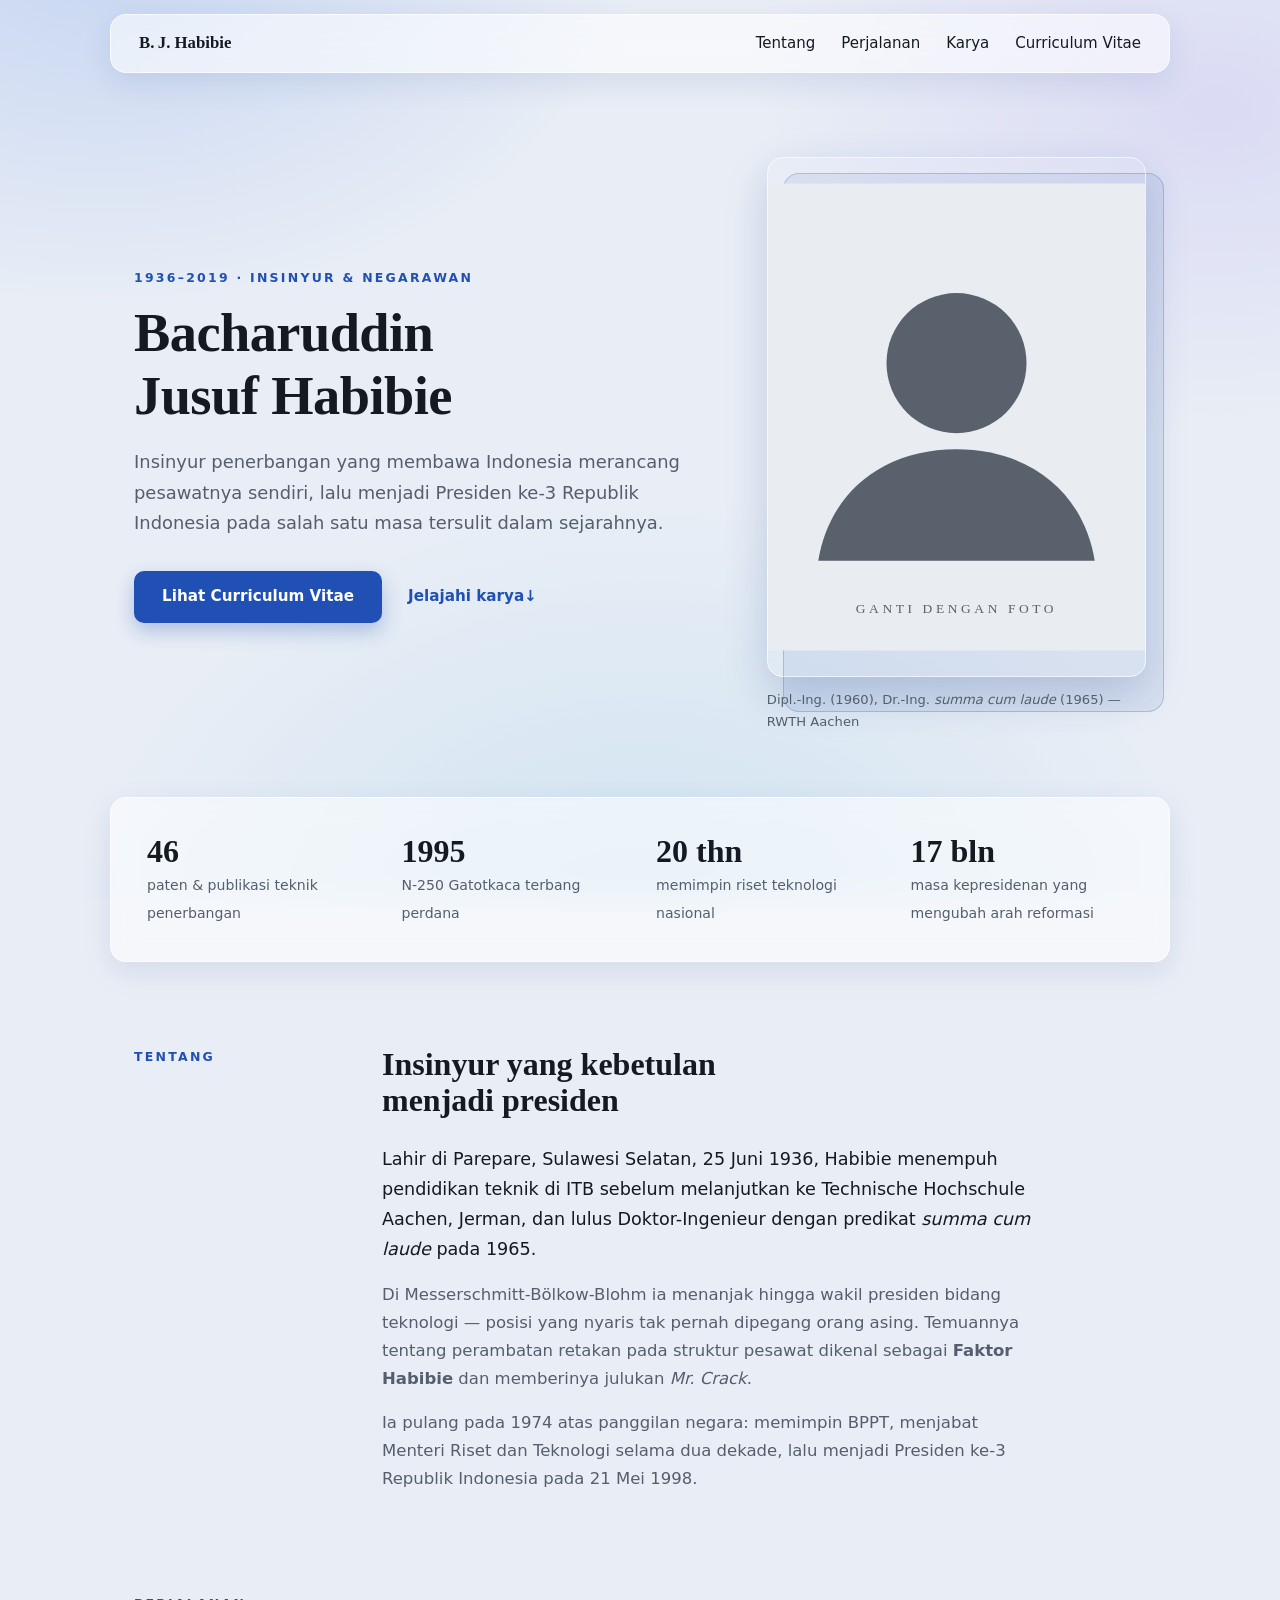
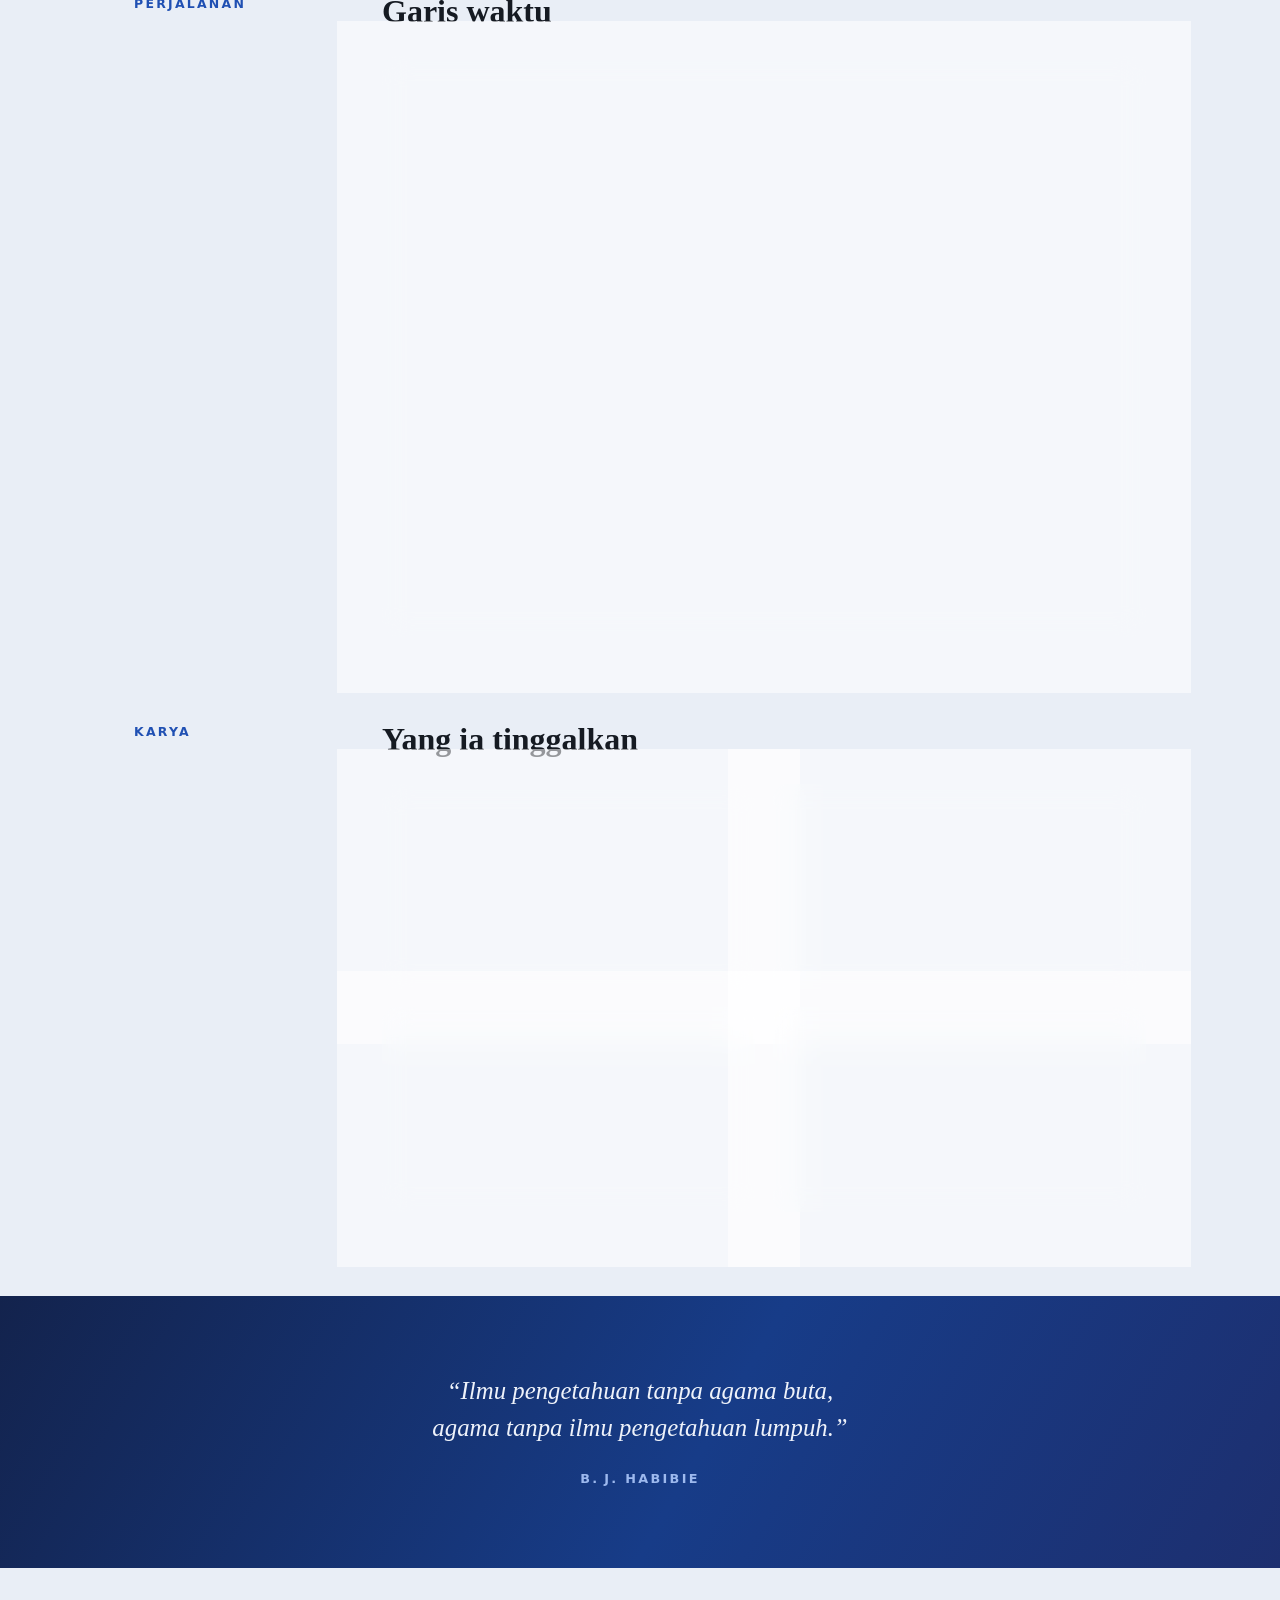
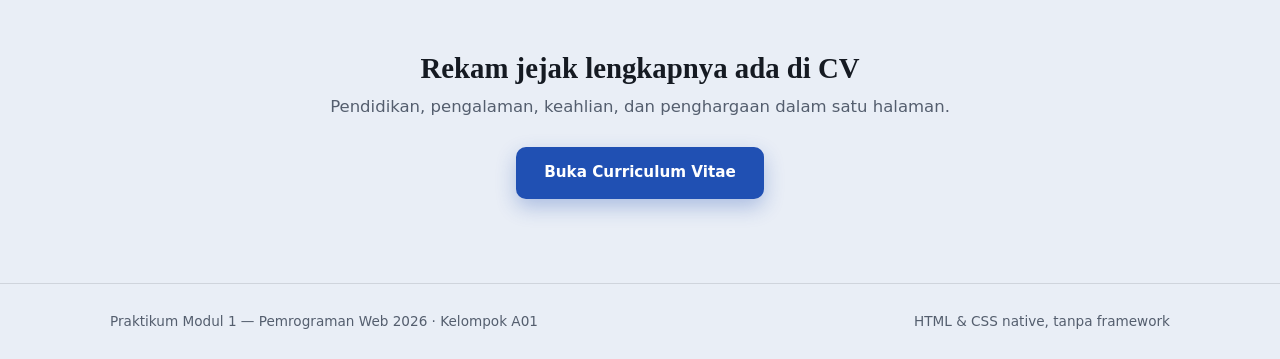
==== index.html @ 96335c03 "landing page" ====
<!DOCTYPE html>
<html lang="id">
<head>
    <meta charset="UTF-8">
    <meta name="viewport" content="width=device-width, initial-scale=1.0">
    <title>B.J. Habibie — Insinyur, Ilmuwan, Negarawan</title>
    <link rel="stylesheet" href="style.css">
</head>
<body>

    <!-- ===== NAVBAR: position sticky + display flex ===== -->
    <header class="navbar">
        <div class="navbar-isi">
            <a href="#beranda" class="logo">B.&thinsp;J.&nbsp;Habibie</a>

            <nav>
                <ul class="menu">
                    <li><a href="#tentang">Tentang</a></li>
                    <li><a href="#perjalanan">Perjalanan</a></li>
                    <li><a href="#karya">Karya</a></li>
                    <li><a href="cv.html" class="menu-cv">Curriculum Vitae</a></li>
                </ul>
            </nav>
        </div>
    </header>

    <main>

        <!-- ===== HERO ===== -->
        <section id="beranda" class="hero">
            <div class="hero-teks">
                <p class="label">1936&ndash;2019 &middot; Insinyur &amp; Negarawan</p>
                <h1>Bacharuddin Jusuf Habibie</h1>
                <p class="hero-pengantar">
                    Insinyur penerbangan yang membawa Indonesia merancang pesawatnya sendiri,
                    lalu menjadi Presiden ke-3 Republik Indonesia pada salah satu masa
                    tersulit dalam sejarahnya.
                </p>

                <!-- Call to action: mengarah ke halaman CV -->
                <div class="hero-tombol">
                    <a href="cv.html" class="tombol">Lihat Curriculum Vitae</a>
                    <a href="#karya" class="tautan-panah">Jelajahi karya</a>
                </div>
            </div>

            <figure class="hero-foto">
                <!-- Ganti src di bawah dengan foto asli: img/habibie.jpg -->
                <img src="img/habibie.svg" alt="Potret B.J. Habibie" width="420" height="520">
                <figcaption>Dipl.-Ing. (1960), Dr.-Ing. <em>summa cum laude</em> (1965) &mdash; RWTH Aachen</figcaption>
            </figure>
        </section>

        <!-- ===== STATISTIK: display grid ===== -->
        <section class="statistik" aria-label="Ringkasan angka">
            <div class="stat">
                <strong>46</strong>
                <span>paten &amp; publikasi teknik penerbangan</span>
            </div>
            <div class="stat">
                <strong>1995</strong>
                <span>N-250 Gatotkaca terbang perdana</span>
            </div>
            <div class="stat">
                <strong>20 thn</strong>
                <span>memimpin riset teknologi nasional</span>
            </div>
            <div class="stat">
                <strong>17 bln</strong>
                <span>masa kepresidenan yang mengubah arah reformasi</span>
            </div>
        </section>

        <!-- ===== TENTANG: grid label | isi ===== -->
        <section id="tentang" class="bagian">
            <p class="label">Tentang</p>
            <div class="bagian-isi">
                <h2>Insinyur yang kebetulan menjadi presiden</h2>
                <p class="paragraf-pembuka">
                    Lahir di Parepare, Sulawesi Selatan, 25 Juni 1936, Habibie menempuh
                    pendidikan teknik di ITB sebelum melanjutkan ke Technische Hochschule
                    Aachen, Jerman, dan lulus Doktor-Ingenieur dengan predikat
                    <em>summa cum laude</em> pada 1965.
                </p>
                <p>
                    Di Messerschmitt-B&ouml;lkow-Blohm ia menanjak hingga wakil presiden bidang
                    teknologi &mdash; posisi yang nyaris tak pernah dipegang orang asing.
                    Temuannya tentang perambatan retakan pada struktur pesawat dikenal sebagai
                    <strong>Faktor Habibie</strong> dan memberinya julukan <em>Mr.&nbsp;Crack</em>.
                </p>
                <p>
                    Ia pulang pada 1974 atas panggilan negara: memimpin BPPT, menjabat Menteri
                    Riset dan Teknologi selama dua dekade, lalu menjadi Presiden ke-3 Republik
                    Indonesia pada 21 Mei 1998.
                </p>
            </div>
        </section>

        <!-- ===== PERJALANAN: linimasa grid tahun | isi ===== -->
        <section id="perjalanan" class="bagian">
            <p class="label">Perjalanan</p>
            <div class="bagian-isi">
                <h2>Garis waktu</h2>

                <ol class="linimasa">
                    <li>
                        <span class="tahun">1936</span>
                        <div>
                            <h3>Lahir di Parepare</h3>
                            <p>Anak keempat dari delapan bersaudara di Sulawesi Selatan.</p>
                        </div>
                    </li>
                    <li>
                        <span class="tahun">1965</span>
                        <div>
                            <h3>Doktor-Ingenieur, Aachen</h3>
                            <p>Lulus <em>summa cum laude</em> bidang konstruksi pesawat terbang.</p>
                        </div>
                    </li>
                    <li>
                        <span class="tahun">1974</span>
                        <div>
                            <h3>Kembali ke Indonesia</h3>
                            <p>Memimpin pengembangan industri strategis dan teknologi nasional.</p>
                        </div>
                    </li>
                    <li>
                        <span class="tahun">1978</span>
                        <div>
                            <h3>Menteri Riset dan Teknologi</h3>
                            <p>Menjabat dua puluh tahun sekaligus memimpin BPPT.</p>
                        </div>
                    </li>
                    <li>
                        <span class="tahun">1995</span>
                        <div>
                            <h3>N-250 Gatotkaca mengudara</h3>
                            <p>Pesawat turboprop rancangan dalam negeri terbang perdana 10 Agustus.</p>
                        </div>
                    </li>
                    <li>
                        <span class="tahun">1998</span>
                        <div>
                            <h3>Presiden ke-3 Republik Indonesia</h3>
                            <p>Membuka kebebasan pers, kemerdekaan partai politik, dan independensi Bank Indonesia.</p>
                        </div>
                    </li>
                </ol>
            </div>
        </section>

        <!-- ===== KARYA: grid kartu berbagi garis ===== -->
        <section id="karya" class="bagian">
            <p class="label">Karya</p>
            <div class="bagian-isi">
                <h2>Yang ia tinggalkan</h2>

                <div class="karya-grid">
                    <article class="karya-item">
                        <p class="karya-jenis">Pesawat angkut</p>
                        <h3>CN-235</h3>
                        <p>Hasil kerja sama IPTN dan CASA Spanyol; masih dipakai banyak negara
                           hingga hari ini.</p>
                    </article>

                    <article class="karya-item">
                        <p class="karya-jenis">Pesawat penumpang</p>
                        <h3>N-250 Gatotkaca</h3>
                        <p>Turboprop rancangan penuh Indonesia, terbang perdana
                           10 Agustus 1995.</p>
                    </article>

                    <article class="karya-item">
                        <p class="karya-jenis">Teori struktur</p>
                        <h3>Faktor Habibie</h3>
                        <p>Metode perhitungan perambatan retakan yang membuat desain sayap
                           lebih ringan sekaligus lebih aman.</p>
                    </article>

                    <article class="karya-item">
                        <p class="karya-jenis">Kelembagaan riset</p>
                        <h3>BPPT &amp; industri strategis</h3>
                        <p>Membangun ekosistem riset nasional dan mengirim ribuan mahasiswa
                           Indonesia belajar teknologi ke luar negeri.</p>
                    </article>
                </div>
            </div>
        </section>

        <!-- ===== KUTIPAN ===== -->
        <section class="kutipan">
            <blockquote>
                <p>&ldquo;Ilmu pengetahuan tanpa agama buta, agama tanpa ilmu pengetahuan lumpuh.&rdquo;</p>
                <cite>B.&thinsp;J. Habibie</cite>
            </blockquote>
        </section>

        <!-- ===== AJAKAN AKHIR ===== -->
        <section class="ajakan">
            <h2>Rekam jejak lengkapnya ada di CV</h2>
            <p>Pendidikan, pengalaman, keahlian, dan penghargaan dalam satu halaman.</p>
            <a href="cv.html" class="tombol">Buka Curriculum Vitae</a>
        </section>

    </main>

    <footer class="footer">
        <div class="footer-isi">
            <p>Praktikum Modul 1 &mdash; Pemrograman Web 2026 &middot; Kelompok A01</p>
            <p>HTML &amp; CSS native, tanpa framework</p>
        </div>
    </footer>

</body>
</html>
---- style.css ----
/* ==========================================================
   style.css — Portfolio B.J. Habibie
   Praktikum Modul 1 PemWeb 2026 — HTML & CSS native

   Arah desain: "langit teknik" — latar gradasi biru berlapis,
   panel kaca tembus pandang (frosted glass / backdrop-filter),
   tinta gelap, satu biru teknik. Font sistem, tanpa internet.

   Peta requirement (untuk demo, cari komentar bertanda ini):
     [REQ: PSEUDO-CLASS]  [REQ: POSITION]  [REQ: DISPLAY]
     [REQ: FLEX]          [REQ: GRID]      [REQ: RESPONSIVE]
   ========================================================== */


/* ---------- 1. Variabel ---------- */

:root {
    --tinta:      #151a22;
    --redup:      #545e6e;
    --biru:       #2050b3;   /* biru teknik / blueprint */
    --biru-tua:   #173c88;
    --biru-pucat: rgba(32, 80, 179, 0.08);
    --garis:      rgba(21, 26, 34, 0.12);

    /* resep kaca: putih tembus pandang + blur latar */
    --kaca:       rgba(255, 255, 255, 0.55);
    --kaca-pekat: rgba(255, 255, 255, 0.72);
    --kaca-tepi:  rgba(255, 255, 255, 0.65);

    --serif: Georgia, "Times New Roman", serif;
    --sans:  "Segoe UI", system-ui, -apple-system, Roboto, sans-serif;

    --lebar:  1060px;
    --radius: 16px;
    --jeda:   0.22s ease;
    --bayang: 0 10px 30px rgba(23, 60, 136, 0.10);
}


/* ---------- 2. Dasar ---------- */

* { box-sizing: border-box; }

body {
    margin: 0;
    font-family: var(--sans);
    font-size: 16.5px;
    line-height: 1.7;
    color: var(--tinta);
    /* latar berlapis: tiga cahaya biru di atas dasar dingin */
    background-color: #e9eef6;
    background-image:
        radial-gradient(900px 600px at 8% -5%,  rgba(64, 118, 226, 0.20), transparent 60%),
        radial-gradient(800px 550px at 95% 12%, rgba(120, 92, 228, 0.13), transparent 60%),
        radial-gradient(900px 700px at 50% 105%, rgba(38, 154, 204, 0.14), transparent 65%);
    background-attachment: fixed;
    background-repeat: no-repeat;
}

img { max-width: 100%; display: block; }          /* [REQ: DISPLAY] block */

h1, h2, h3 {
    font-family: var(--serif);
    font-weight: 600;
    line-height: 1.15;
    margin-top: 0;
    text-wrap: balance;
}

a { color: var(--biru); text-decoration: none; }

/* label kecil huruf kapital — dipakai berulang */
.label {
    margin: 0 0 14px;
    font-size: 0.78rem;
    font-weight: 600;
    letter-spacing: 0.18em;
    text-transform: uppercase;
    color: var(--biru);
}

/* [REQ: PSEUDO-CLASS] :focus-visible — penanda fokus keyboard */
a:focus-visible,
button:focus-visible {
    outline: 2px solid var(--biru);
    outline-offset: 3px;
}


/* ---------- 3. Navbar: bilah kaca melayang ---------- */

.navbar {
    position: sticky;                /* [REQ: POSITION] sticky — menempel saat digulir */
    top: 14px;
    z-index: 100;
    max-width: var(--lebar);
    margin: 14px auto 0;
    padding: 0 8px;
    background-color: var(--kaca);
    backdrop-filter: blur(14px);     /* efek kaca: buramkan apa pun di belakangnya */
    -webkit-backdrop-filter: blur(14px);
    border: 1px solid var(--kaca-tepi);
    border-radius: var(--radius);
    box-shadow: var(--bayang);
}

.navbar-isi {
    padding: 14px 20px;
    display: flex;                   /* [REQ: FLEX] nama kiri, menu kanan */
    align-items: baseline;
    justify-content: space-between;
    gap: 16px;
}

.logo {
    font-family: var(--serif);
    font-size: 1.05rem;
    font-weight: 600;
    color: var(--tinta);
}

.menu {
    list-style: none;
    margin: 0;
    padding: 0;
    display: flex;                   /* [REQ: FLEX] */
    align-items: baseline;
    gap: 26px;
}

.menu a {
    position: relative;              /* [REQ: POSITION] induk garis bawah animasi */
    display: inline-block;           /* [REQ: DISPLAY] inline-block */
    font-size: 0.94rem;
    font-weight: 500;
    color: var(--tinta);
}

/* garis bawah yang tumbuh saat hover */
.menu a::after {
    content: "";
    position: absolute;              /* [REQ: POSITION] absolute — relatif ke tautannya */
    left: 0;
    bottom: -4px;
    width: 100%;
    height: 2px;
    background-color: var(--biru);
    transform: scaleX(0);
    transform-origin: left;
    transition: transform var(--jeda);
}

/* [REQ: PSEUDO-CLASS] :hover */
.menu a:hover::after { transform: scaleX(1); }

.menu-cv { color: var(--biru); font-weight: 600; }


/* ---------- 4. Hero ---------- */

.hero {
    max-width: var(--lebar);
    margin: 0 auto;
    padding: 84px 24px 64px;
    display: grid;                   /* [REQ: GRID] teks | foto */
    grid-template-columns: 1.2fr 0.8fr;
    align-items: center;
    gap: 64px;
}

.hero h1 {
    margin: 0 0 20px;
    font-size: 3.4rem;
    letter-spacing: -0.01em;
}

.hero-pengantar {
    margin: 0 0 32px;
    max-width: 52ch;
    font-size: 1.12rem;
    color: var(--redup);
}

.hero-tombol {
    display: flex;                   /* [REQ: FLEX] */
    flex-wrap: wrap;
    align-items: center;
    gap: 26px;
}

.hero-foto {
    margin: 0;
    position: relative;              /* [REQ: POSITION] induk untuk bingkai offset */
}

.hero-foto img {
    width: 100%;
    border-radius: var(--radius);
    border: 1px solid var(--kaca-tepi);
    box-shadow: 0 18px 44px rgba(23, 60, 136, 0.20);
}

/* bingkai kaca tipis yang bergeser di belakang foto */
.hero-foto::before {
    content: "";
    position: absolute;              /* [REQ: POSITION] absolute */
    top: 16px;
    left: 16px;
    width: 100%;
    height: calc(100% - 2.4em);
    background-color: var(--biru-pucat);
    border: 1px solid rgba(32, 80, 179, 0.25);
    border-radius: var(--radius);
    z-index: -1;
}

.hero-foto figcaption {
    margin-top: 12px;
    font-size: 0.82rem;
    color: var(--redup);
}


/* ---------- 5. Tombol & tautan ---------- */

.tombol {
    display: inline-block;           /* [REQ: DISPLAY] inline-block — <a> bisa diberi padding */
    padding: 13px 28px;
    font-size: 0.95rem;
    font-weight: 600;
    color: #ffffff;
    background-color: var(--biru);
    border-radius: 10px;
    box-shadow: 0 8px 20px rgba(32, 80, 179, 0.30);
    transition: background-color var(--jeda), transform var(--jeda), box-shadow var(--jeda);
}

/* [REQ: PSEUDO-CLASS] :hover dan :active */
.tombol:hover {
    background-color: var(--biru-tua);
    transform: translateY(-2px);
    box-shadow: 0 12px 26px rgba(32, 80, 179, 0.38);
}

.tombol:active { transform: translateY(0); }

.tautan-panah {
    font-weight: 600;
    font-size: 0.95rem;
}

.tautan-panah::after {
    content: " \2193";               /* panah ke bawah */
    display: inline-block;
    transition: transform var(--jeda);
}

.tautan-panah:hover::after { transform: translateY(3px); }


/* ---------- 6. Statistik: panel kaca ---------- */

.statistik {
    max-width: var(--lebar);
    margin: 0 auto;
    padding: 34px 36px;
    display: grid;                   /* [REQ: GRID] empat kolom */
    grid-template-columns: repeat(4, 1fr);
    gap: 32px;
    background-color: var(--kaca);
    backdrop-filter: blur(14px);
    -webkit-backdrop-filter: blur(14px);
    border: 1px solid var(--kaca-tepi);
    border-radius: var(--radius);
    box-shadow: var(--bayang);
}

.stat strong {
    display: block;                  /* [REQ: DISPLAY] block — angka turun satu baris */
    font-family: var(--serif);
    font-size: 2rem;
    font-weight: 600;
    font-variant-numeric: tabular-nums;
    line-height: 1.2;
}

.stat span { font-size: 0.88rem; color: var(--redup); }


/* ---------- 7. Kerangka bagian: label kiri, isi kanan ---------- */

.bagian {
    max-width: var(--lebar);
    margin: 0 auto;
    padding: 84px 24px 0;
    display: grid;                   /* [REQ: GRID] kolom label | kolom isi */
    grid-template-columns: 200px 1fr;
    gap: 24px 48px;
    align-items: start;
}

.bagian h2 {
    font-size: 2rem;
    margin: 0 0 26px;
    max-width: 22ch;
}

.bagian-isi p { color: var(--redup); max-width: 62ch; margin: 0 0 16px; }

/* [REQ: PSEUDO-CLASS] :first-of-type — paragraf pembuka lebih besar & gelap */
.bagian-isi > p:first-of-type {
    font-size: 1.1rem;
    color: var(--tinta);
}


/* ---------- 8. Linimasa: panel kaca berisi baris ---------- */

.linimasa {
    list-style: none;
    margin: 0;
    padding: 6px 26px;
    background-color: var(--kaca);
    backdrop-filter: blur(14px);
    -webkit-backdrop-filter: blur(14px);
    border: 1px solid var(--kaca-tepi);
    border-radius: var(--radius);
    box-shadow: var(--bayang);
}

.linimasa li {
    display: grid;                   /* [REQ: GRID] tahun | isi */
    grid-template-columns: 90px 1fr;
    gap: 20px;
    padding: 20px 0;
    border-top: 1px solid var(--garis);
    transition: background-color var(--jeda);
}

/* [REQ: PSEUDO-CLASS] :first-child — baris pertama tanpa garis atas */
.linimasa li:first-child { border-top: none; }

/* [REQ: PSEUDO-CLASS] :hover — baris disorot tipis */
.linimasa li:hover { background-color: var(--biru-pucat); }

.linimasa .tahun {
    font-family: var(--serif);
    font-size: 1.05rem;
    font-weight: 600;
    font-variant-numeric: tabular-nums;
    color: var(--biru);
}

.linimasa h3 { font-size: 1.08rem; margin: 0 0 4px; }

.linimasa p { margin: 0; font-size: 0.94rem; }


/* ---------- 9. Karya: kartu-kartu kaca ---------- */

.karya-grid {
    display: grid;                   /* [REQ: GRID] 2×2 */
    grid-template-columns: 1fr 1fr;
    gap: 18px;
}

.karya-item {
    padding: 30px 28px;
    background-color: var(--kaca);
    backdrop-filter: blur(14px);
    -webkit-backdrop-filter: blur(14px);
    border: 1px solid var(--kaca-tepi);
    border-radius: var(--radius);
    box-shadow: var(--bayang);
    transition: transform var(--jeda), background-color var(--jeda), box-shadow var(--jeda);
}

/* [REQ: PSEUDO-CLASS] :hover — kartu memekat dan sedikit terangkat */
.karya-item:hover {
    background-color: var(--kaca-pekat);
    transform: translateY(-4px);
    box-shadow: 0 16px 38px rgba(23, 60, 136, 0.16);
}

.karya-jenis {
    margin: 0 0 12px;
    font-size: 0.74rem;
    font-weight: 600;
    letter-spacing: 0.16em;
    text-transform: uppercase;
    color: var(--biru);
}

.karya-item h3 { font-size: 1.2rem; margin: 0 0 8px; }

.karya-item > p:last-child { margin: 0; font-size: 0.94rem; color: var(--redup); }


/* ---------- 10. Kutipan: pita biru tua ---------- */

.kutipan {
    margin-top: 84px;
    padding: 76px 24px;
    background-image: linear-gradient(120deg, #13234d 0%, #173c88 55%, #1d2f6f 100%);
}

.kutipan blockquote {
    max-width: 720px;
    margin: 0 auto;
    text-align: center;
}

.kutipan p {
    margin: 0 0 18px;
    font-family: var(--serif);
    font-style: italic;
    font-size: 1.55rem;
    line-height: 1.5;
    color: #eef2fa;
    text-wrap: balance;
}

.kutipan cite {
    font-style: normal;
    font-size: 0.8rem;
    font-weight: 600;
    letter-spacing: 0.18em;
    text-transform: uppercase;
    color: #9db9ee;
}


/* ---------- 11. Ajakan akhir ---------- */

.ajakan {
    max-width: var(--lebar);
    margin: 0 auto;
    padding: 84px 24px;
    text-align: center;
}

.ajakan h2 { font-size: 1.8rem; margin: 0 0 8px; }

.ajakan p { margin: 0 0 26px; color: var(--redup); }


/* ---------- 12. Footer ---------- */

.footer {
    border-top: 1px solid var(--garis);
    padding: 26px 24px;
}

.footer-isi {
    max-width: var(--lebar);
    margin: 0 auto;
    display: flex;                   /* [REQ: FLEX] */
    flex-wrap: wrap;
    justify-content: space-between;
    gap: 8px;
}

.footer p { margin: 0; font-size: 0.85rem; color: var(--redup); }


/* ==========================================================
   13. [REQ: RESPONSIVE] — tablet lalu HP
   ========================================================== */

/* Tablet */
@media (max-width: 900px) {
    .navbar { margin: 10px 16px 0; }

    .hero {
        grid-template-columns: 1fr;
        padding: 52px 24px 44px;
        gap: 40px;
    }

    .hero h1 { font-size: 2.5rem; }

    .hero-foto { max-width: 360px; }

    .statistik {
        margin: 0 16px;
        grid-template-columns: repeat(2, 1fr);
        gap: 24px;
    }

    .bagian {
        grid-template-columns: 1fr;   /* label pindah ke atas isi */
        padding-top: 60px;
        gap: 4px;
    }

    .kutipan { margin-top: 60px; }
}

/* HP */
@media (max-width: 600px) {
    .navbar { top: 8px; }

    .navbar-isi {
        flex-direction: column;      /* [REQ: FLEX] arah sumbu berubah */
        align-items: flex-start;
        gap: 8px;
        padding: 12px 18px;
    }

    .menu { flex-wrap: wrap; gap: 16px; }

    .hero h1 { font-size: 2rem; }

    .statistik { grid-template-columns: 1fr; }

    .stat { border-left: 2px solid var(--biru); padding-left: 14px; }

    .linimasa { padding: 4px 18px; }

    .linimasa li { grid-template-columns: 64px 1fr; gap: 14px; }

    .karya-grid { grid-template-columns: 1fr; }

    .kutipan p { font-size: 1.25rem; }

    .tombol { width: 100%; text-align: center; }

    .footer-isi { justify-content: center; text-align: center; }
}

/* Hormati pengguna yang mematikan animasi di sistemnya */
@media (prefers-reduced-motion: reduce) {
    * { transition: none !important; }
}
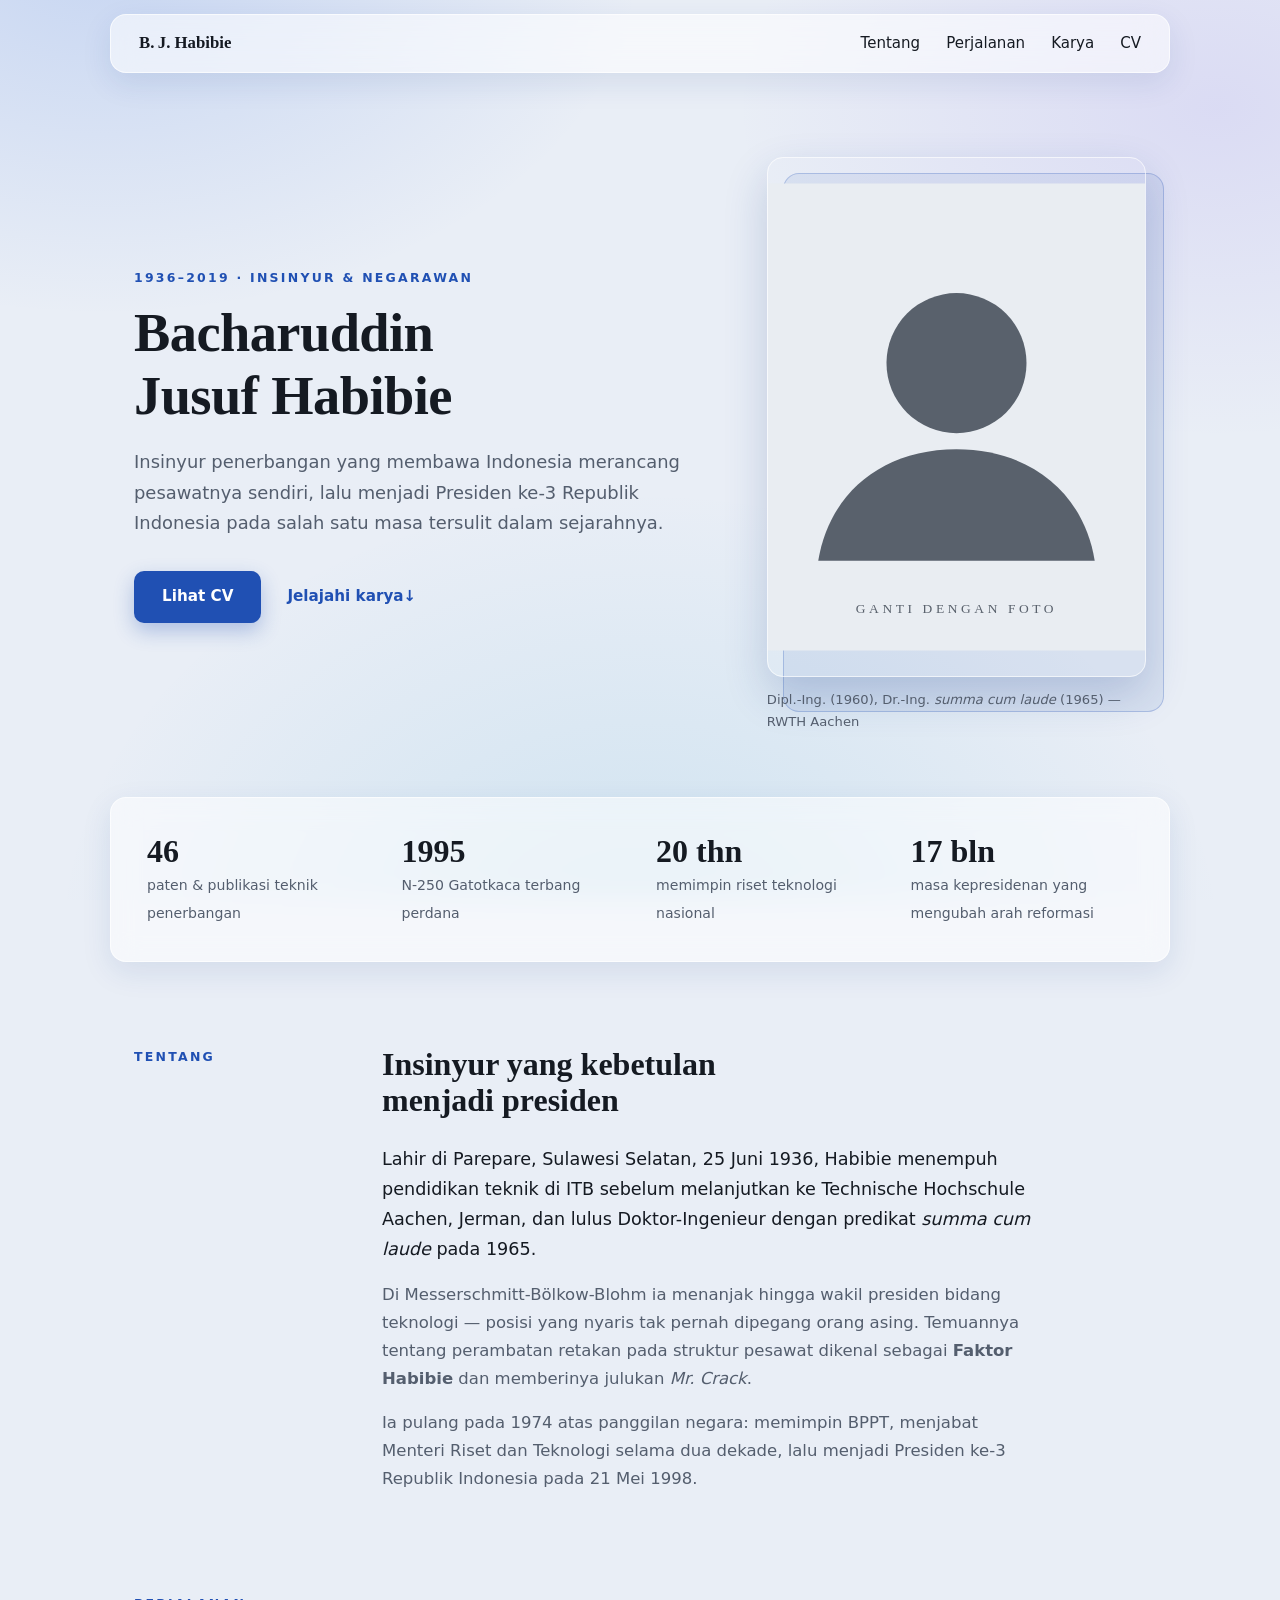
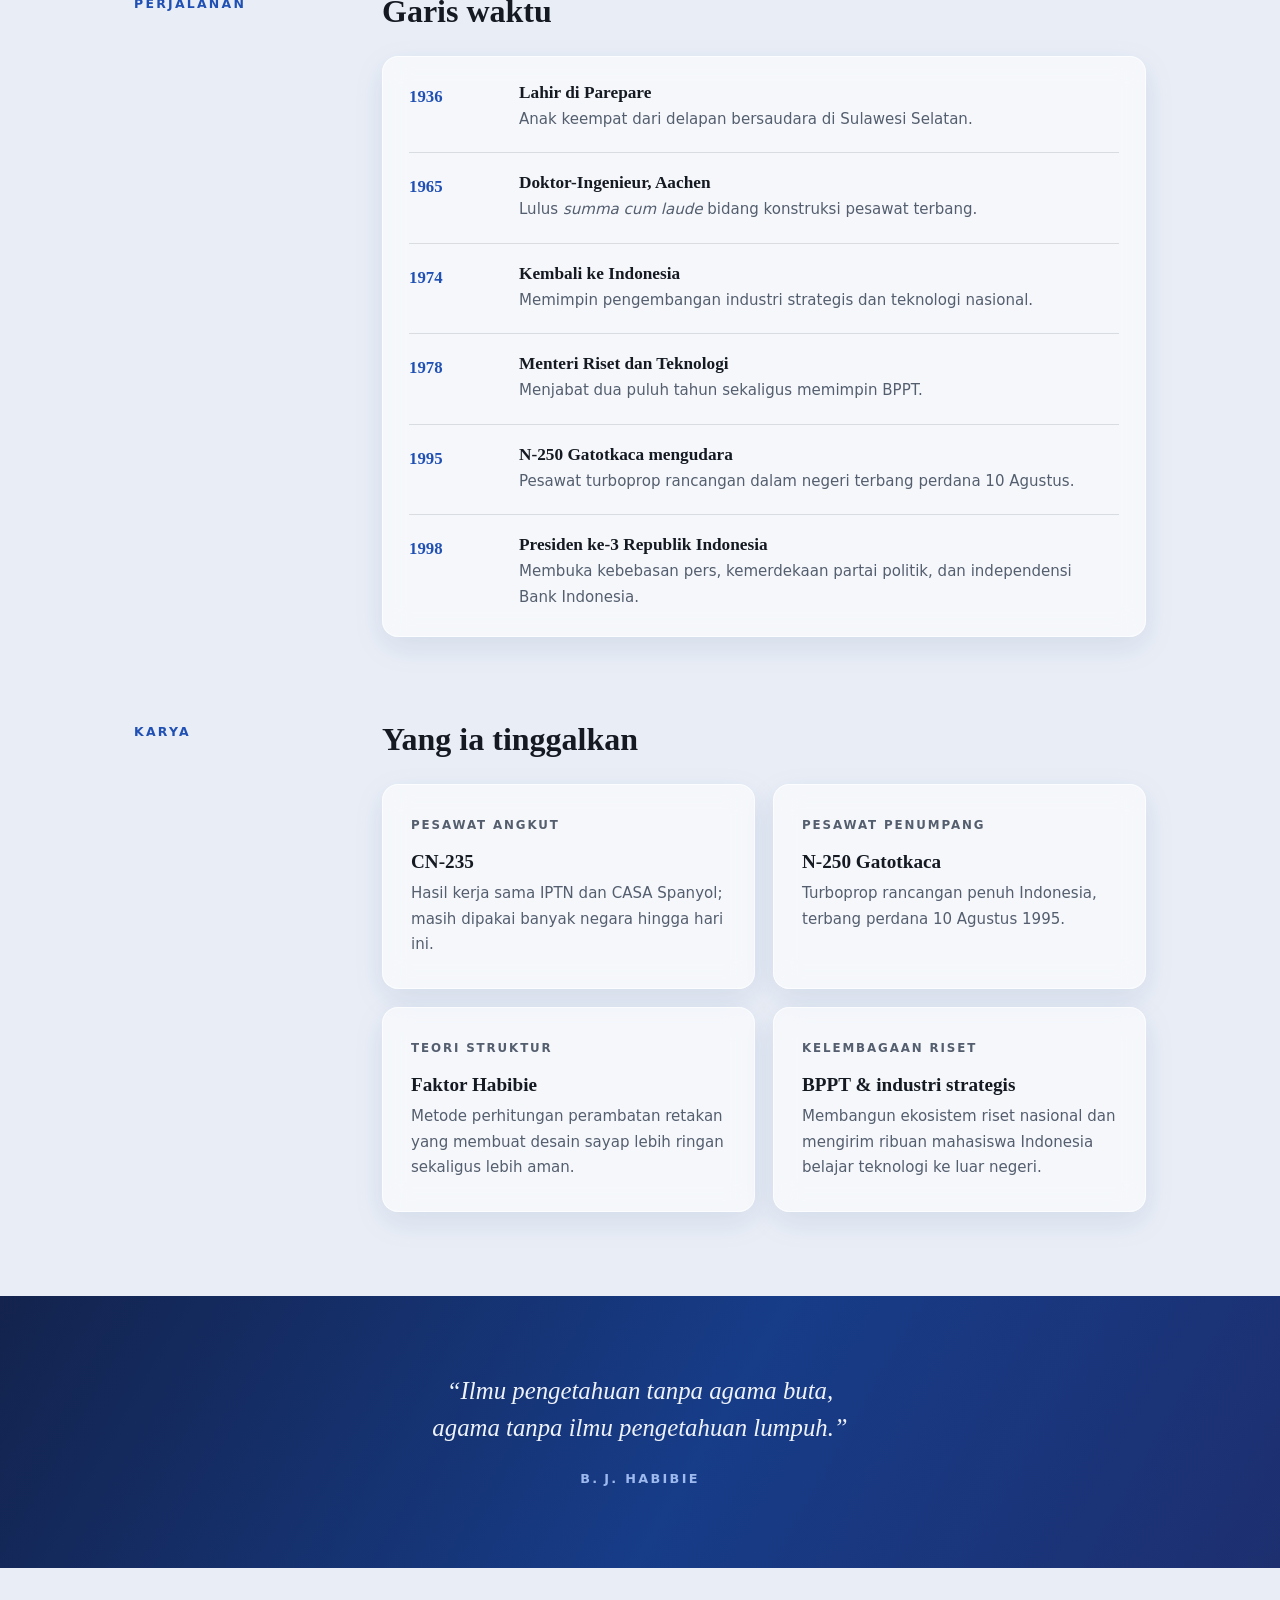
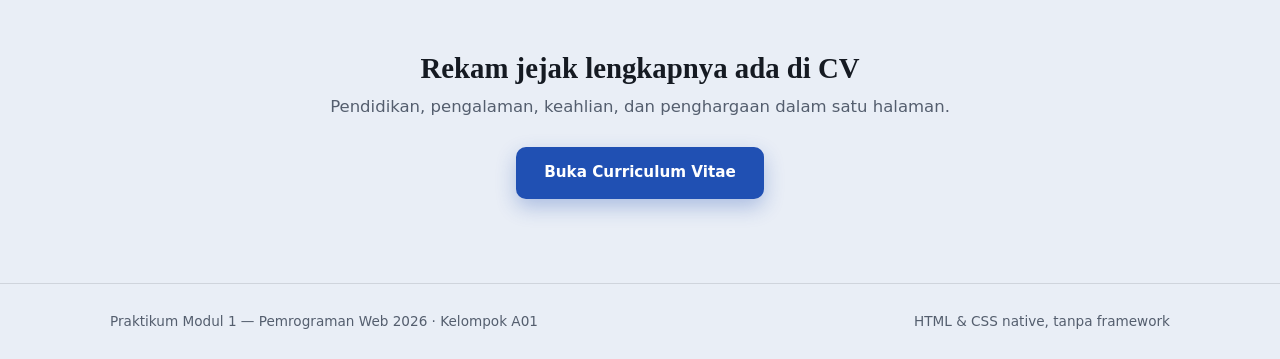
==== commit d5fb81b2: "update html" ====
--- a/index.html
+++ b/index.html
@@ -3,12 +3,12 @@
 <head>
     <meta charset="UTF-8">
     <meta name="viewport" content="width=device-width, initial-scale=1.0">
-    <title>B.J. Habibie — Insinyur, Ilmuwan, Negarawan</title>
+    <title>Profil B.J. Habibie</title>
     <link rel="stylesheet" href="style.css">
 </head>
 <body>
 
-    <!-- ===== NAVBAR: position sticky + display flex ===== -->
+    
     <header class="navbar">
         <div class="navbar-isi">
             <a href="#beranda" class="logo">B.&thinsp;J.&nbsp;Habibie</a>
@@ -18,7 +18,7 @@
                     <li><a href="#tentang">Tentang</a></li>
                     <li><a href="#perjalanan">Perjalanan</a></li>
                     <li><a href="#karya">Karya</a></li>
-                    <li><a href="cv.html" class="menu-cv">Curriculum Vitae</a></li>
+                    <li><a href="cv.html" class="menu-cv">CV</a></li>
                 </ul>
             </nav>
         </div>
@@ -26,7 +26,7 @@
 
     <main>
 
-        <!-- ===== HERO ===== -->
+        <!--HERO-->
         <section id="beranda" class="hero">
             <div class="hero-teks">
                 <p class="label">1936&ndash;2019 &middot; Insinyur &amp; Negarawan</p>
@@ -37,9 +37,9 @@
                     tersulit dalam sejarahnya.
                 </p>
 
-                <!-- Call to action: mengarah ke halaman CV -->
+                <!--Call to action: mengarah ke halaman CV-->
                 <div class="hero-tombol">
-                    <a href="cv.html" class="tombol">Lihat Curriculum Vitae</a>
+                    <a href="cv.html" class="tombol">Lihat CV</a>
                     <a href="#karya" class="tautan-panah">Jelajahi karya</a>
                 </div>
             </div>
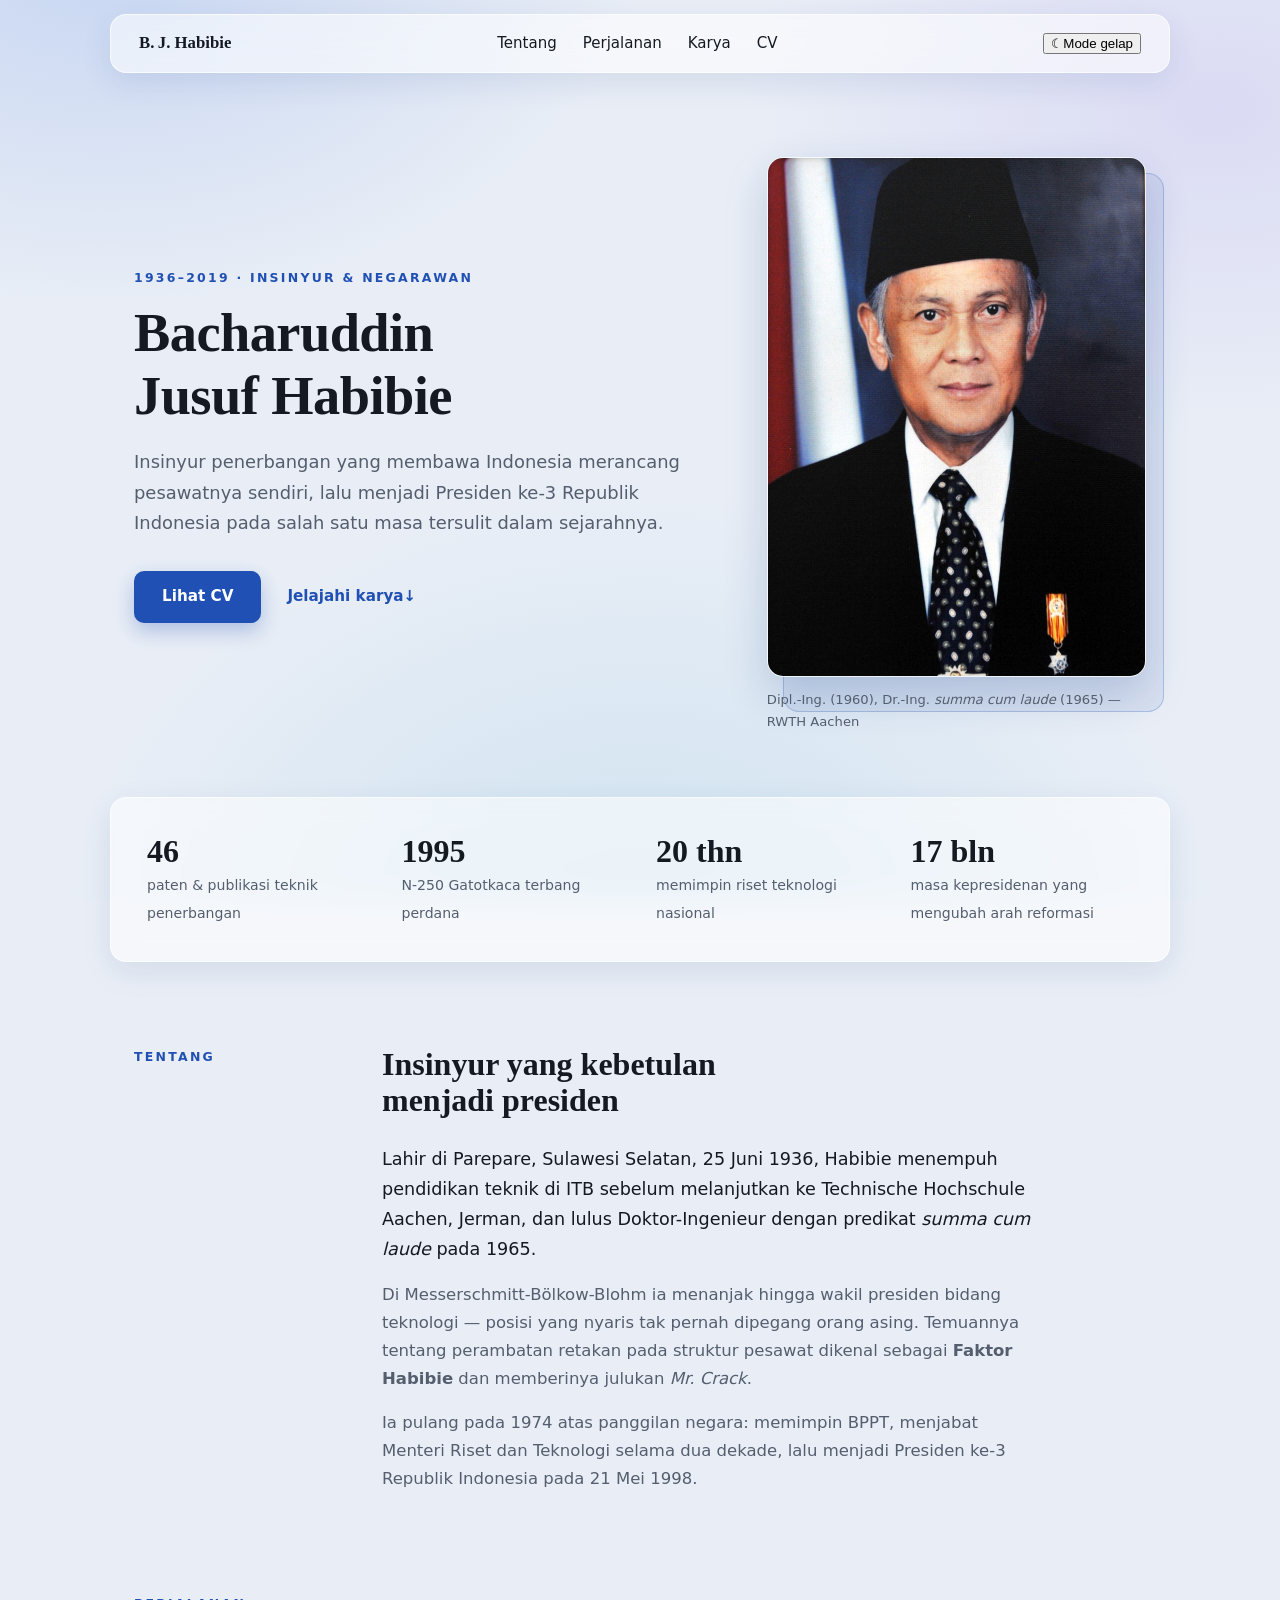
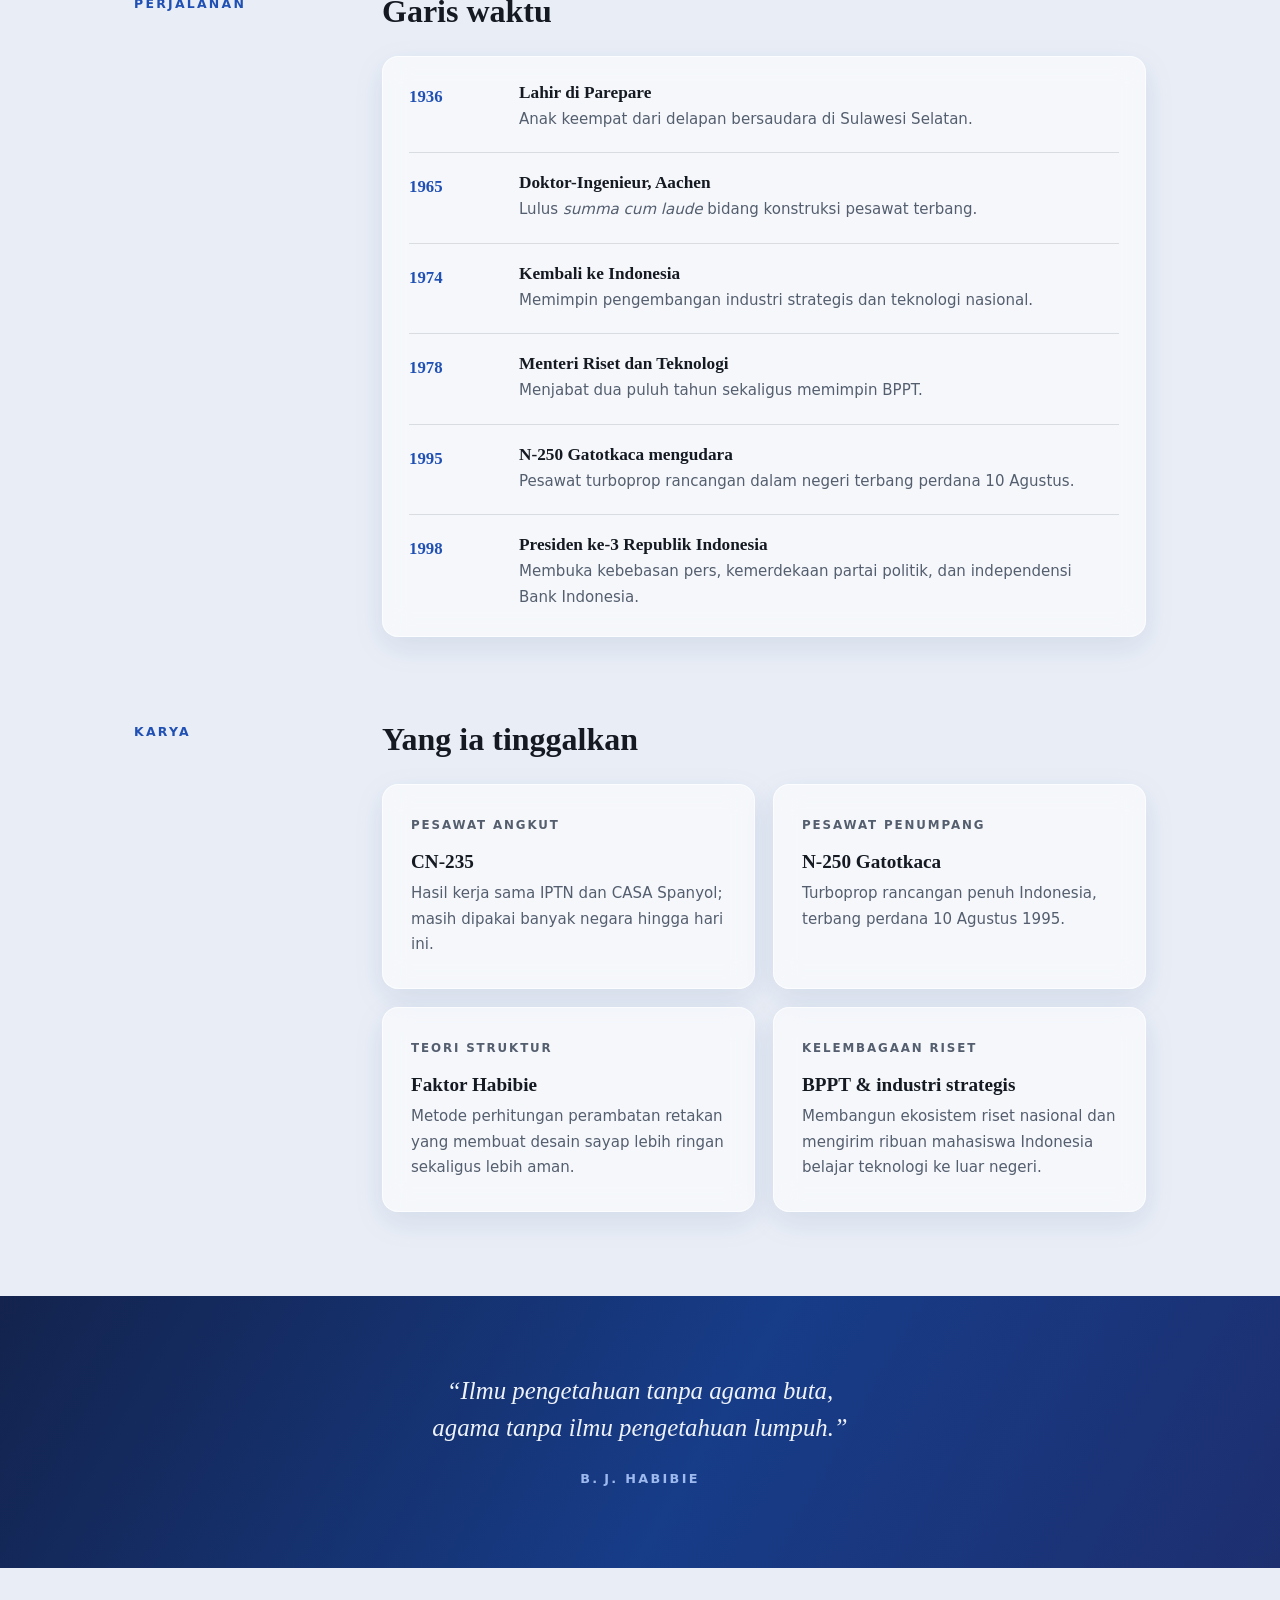
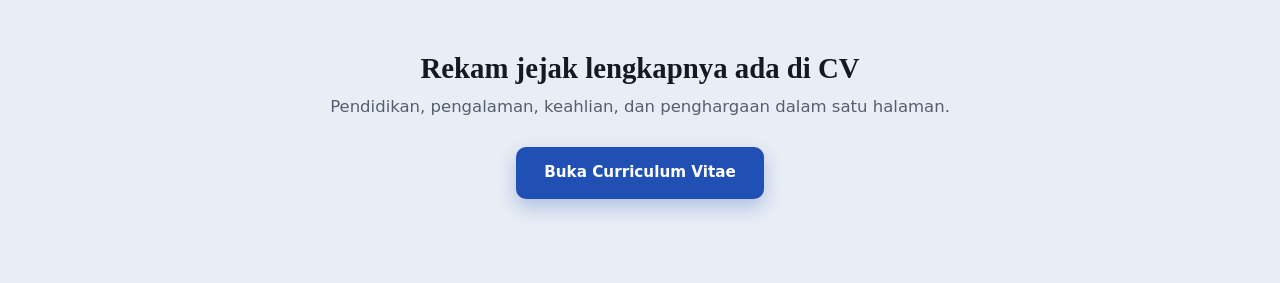
==== commit fd06a083: "Update index.html" ====
--- a/index.html
+++ b/index.html
@@ -21,6 +21,7 @@
                     <li><a href="cv.html" class="menu-cv">CV</a></li>
                 </ul>
             </nav>
+            <button class="theme-toggle" type="button" id="theme-toggle" aria-label="Aktifkan mode gelap" aria-pressed="false"><span class="theme-toggle-icon" aria-hidden="true">☾</span><span class="theme-toggle-text">Mode gelap</span></button>
         </div>
     </header>
 
@@ -46,7 +47,7 @@
 
             <figure class="hero-foto">
                 <!-- Ganti src di bawah dengan foto asli: img/habibie.jpg -->
-                <img src="img/habibie.svg" alt="Potret B.J. Habibie" width="420" height="520">
+                <img src="img/habibie.jpg" alt="Potret B.J. Habibie" width="420" height="520">
                 <figcaption>Dipl.-Ing. (1960), Dr.-Ing. <em>summa cum laude</em> (1965) &mdash; RWTH Aachen</figcaption>
             </figure>
         </section>
@@ -204,12 +205,16 @@
 
     </main>
 
-    <footer class="footer">
-        <div class="footer-isi">
-            <p>Praktikum Modul 1 &mdash; Pemrograman Web 2026 &middot; Kelompok A01</p>
-            <p>HTML &amp; CSS native, tanpa framework</p>
-        </div>
-    </footer>
-
+    <script>
+        (function () {
+            const root=document.documentElement, toggle=document.getElementById('theme-toggle');
+            if(!toggle) return;
+            const icon=toggle.querySelector('.theme-toggle-icon'), text=toggle.querySelector('.theme-toggle-text');
+            function setTheme(mode){ const dark=mode==='dark'; root.dataset.theme=dark?'dark':'light'; toggle.setAttribute('aria-pressed',dark?'true':'false'); toggle.setAttribute('aria-label',dark?'Aktifkan mode terang':'Aktifkan mode gelap'); icon.textContent=dark?'☀':'☾'; text.textContent=dark?'Mode terang':'Mode gelap'; }
+            const saved=localStorage.getItem('theme');
+            setTheme(saved || (matchMedia('(prefers-color-scheme: dark)').matches?'dark':'light'));
+            toggle.addEventListener('click',()=>{ const next=root.dataset.theme==='dark'?'light':'dark'; localStorage.setItem('theme',next); setTheme(next); });
+        })();
+    </script>
 </body>
 </html>
--- a/style.css
+++ b/style.css
@@ -1,19 +1,3 @@
-/* ==========================================================
-   style.css — Portfolio B.J. Habibie
-   Praktikum Modul 1 PemWeb 2026 — HTML & CSS native
-
-   Arah desain: "langit teknik" — latar gradasi biru berlapis,
-   panel kaca tembus pandang (frosted glass / backdrop-filter),
-   tinta gelap, satu biru teknik. Font sistem, tanpa internet.
-
-   Peta requirement (untuk demo, cari komentar bertanda ini):
-     [REQ: PSEUDO-CLASS]  [REQ: POSITION]  [REQ: DISPLAY]
-     [REQ: FLEX]          [REQ: GRID]      [REQ: RESPONSIVE]
-   ========================================================== */
-
-
-/* ---------- 1. Variabel ---------- */
-
 :root {
     --tinta:      #151a22;
     --redup:      #545e6e;
@@ -532,3 +516,219 @@
 @media (prefers-reduced-motion: reduce) {
     * { transition: none !important; }
 }
+
+/* ==========================================================
+   14. HALAMAN CV — kepala + tab interaktif
+   ========================================================== */
+
+/* ---------- Kepala CV ---------- */
+
+.cv-kepala {
+    max-width: var(--lebar);
+    margin: 0 auto;
+    padding: 84px 24px 0;
+}
+
+.cv-kepala h1 {
+    margin: 0 0 16px;
+    font-size: 2.6rem;
+}
+
+.cv-pengantar {
+    margin: 0 0 24px;
+    max-width: 62ch;
+    font-size: 1.05rem;
+    color: var(--redup);
+}
+
+.cv-kontak {
+    list-style: none;
+    margin: 0;
+    padding: 0;
+    display: flex;                   /* [REQ: FLEX] */
+    flex-wrap: wrap;
+    gap: 10px 22px;
+    font-size: 0.92rem;
+    color: var(--redup);
+}
+
+.cv-kontak a { font-weight: 600; }
+
+
+/* ---------- Area tab ---------- */
+
+.cv-tab-area {
+    max-width: var(--lebar);
+    margin: 0 auto;
+    padding: 40px 24px 0;
+}
+
+.cv-tab-bingkai {
+    background-color: var(--kaca);
+    backdrop-filter: blur(14px);
+    -webkit-backdrop-filter: blur(14px);
+    border: 1px solid var(--kaca-tepi);
+    border-radius: var(--radius);
+    box-shadow: var(--bayang);
+    overflow: hidden;
+}
+
+.cv-tab-list {
+    display: flex;                   /* [REQ: FLEX] daftar tombol tab sejajar */
+    flex-wrap: wrap;
+    gap: 4px;
+    padding: 14px 18px 0;
+    border-bottom: 1px solid var(--garis);
+}
+
+.cv-tab {
+    position: relative;              /* [REQ: POSITION] induk garis penanda aktif */
+    padding: 12px 18px;
+    font-family: var(--sans);
+    font-size: 0.92rem;
+    font-weight: 600;
+    color: var(--redup);
+    background: none;
+    border: none;
+    cursor: pointer;
+    transition: color var(--jeda);
+}
+
+/* [REQ: PSEUDO-CLASS] :hover */
+.cv-tab:hover { color: var(--tinta); }
+
+/* [REQ: PSEUDO-CLASS] [aria-selected="true"] — tab yang sedang aktif */
+.cv-tab[aria-selected="true"] { color: var(--biru); }
+
+.cv-tab[aria-selected="true"]::after {
+    content: "";
+    position: absolute;              /* [REQ: POSITION] absolute — garis penanda tab aktif */
+    left: 12px;
+    right: 12px;
+    bottom: -1px;
+    height: 2px;
+    background-color: var(--biru);
+}
+
+.cv-tab:focus-visible {
+    outline: 2px solid var(--biru);
+    outline-offset: 2px;
+}
+
+.cv-panel {
+    padding: 32px 30px 36px;
+}
+
+/* Panel yang tidak aktif disembunyikan lewat atribut [hidden] bawaan HTML */
+
+
+/* ---------- Isi panel: daftar riwayat ---------- */
+
+.cv-daftar {
+    list-style: none;
+    margin: 0;
+    padding: 0;
+}
+
+.cv-daftar > li {
+    padding: 18px 0;
+    border-top: 1px solid var(--garis);
+}
+
+/* [REQ: PSEUDO-CLASS] :first-child — item pertama tanpa garis atas */
+.cv-daftar > li:first-child { border-top: none; padding-top: 0; }
+
+.cv-baris-atas {
+    display: flex;                   /* [REQ: FLEX] judul kiri, tahun kanan */
+    justify-content: space-between;
+    align-items: baseline;
+    gap: 16px;
+    flex-wrap: wrap;
+}
+
+.cv-baris-atas h3 { font-size: 1.05rem; margin: 0; }
+
+.cv-tahun {
+    flex-shrink: 0;
+    font-size: 0.85rem;
+    font-weight: 600;
+    color: var(--biru);
+    font-variant-numeric: tabular-nums;
+}
+
+.cv-institusi {
+    margin: 4px 0 8px;
+    font-size: 0.9rem;
+    font-weight: 600;
+    color: var(--tinta);
+}
+
+.cv-daftar p:not(.cv-institusi) { margin: 0; color: var(--redup); font-size: 0.94rem; }
+
+
+/* ---------- Isi panel: karya ringkas ---------- */
+
+.cv-grid-ringkas {
+    display: grid;                   /* [REQ: GRID] kartu ringkas 2 kolom */
+    grid-template-columns: 1fr 1fr;
+    gap: 16px;
+}
+
+.cv-kartu-ringkas {
+    padding: 18px 20px;
+    background-color: var(--kaca-pekat);
+    border: 1px solid var(--garis);
+    border-radius: 12px;
+}
+
+.cv-kartu-ringkas h3 { font-size: 1rem; margin: 0 0 6px; }
+
+.cv-kartu-ringkas p { margin: 0; font-size: 0.9rem; color: var(--redup); }
+
+
+/* ---------- Isi panel: penghargaan sederhana ---------- */
+
+.cv-daftar-sederhana {
+    margin: 0;
+    padding-left: 20px;
+    color: var(--redup);
+}
+
+.cv-daftar-sederhana li { padding: 6px 0; }
+.cv-daftar-sederhana strong { color: var(--tinta); }
+
+
+/* ---------- Isi panel: keahlian (tag) ---------- */
+
+.cv-tag-grup {
+    display: flex;                   /* [REQ: FLEX] tag mengalir dan membungkus */
+    flex-wrap: wrap;
+    gap: 10px;
+}
+
+.cv-tag {
+    display: inline-block;           /* [REQ: DISPLAY] inline-block */
+    padding: 8px 16px;
+    font-size: 0.86rem;
+    font-weight: 600;
+    color: var(--biru-tua);
+    background-color: var(--biru-pucat);
+    border: 1px solid rgba(32, 80, 179, 0.22);
+    border-radius: 999px;
+}
+
+
+/* ---------- [REQ: RESPONSIVE] CV di layar sempit ---------- */
+
+@media (max-width: 900px) {
+    .cv-kepala { padding-top: 60px; }
+    .cv-grid-ringkas { grid-template-columns: 1fr; }
+}
+
+@media (max-width: 600px) {
+    .cv-kepala h1 { font-size: 2rem; }
+    .cv-tab-list { gap: 2px; }
+    .cv-tab { padding: 10px 12px; font-size: 0.86rem; }
+    .cv-panel { padding: 24px 18px 28px; }
+    .cv-baris-atas { flex-direction: column; align-items: flex-start; gap: 4px; }
+}
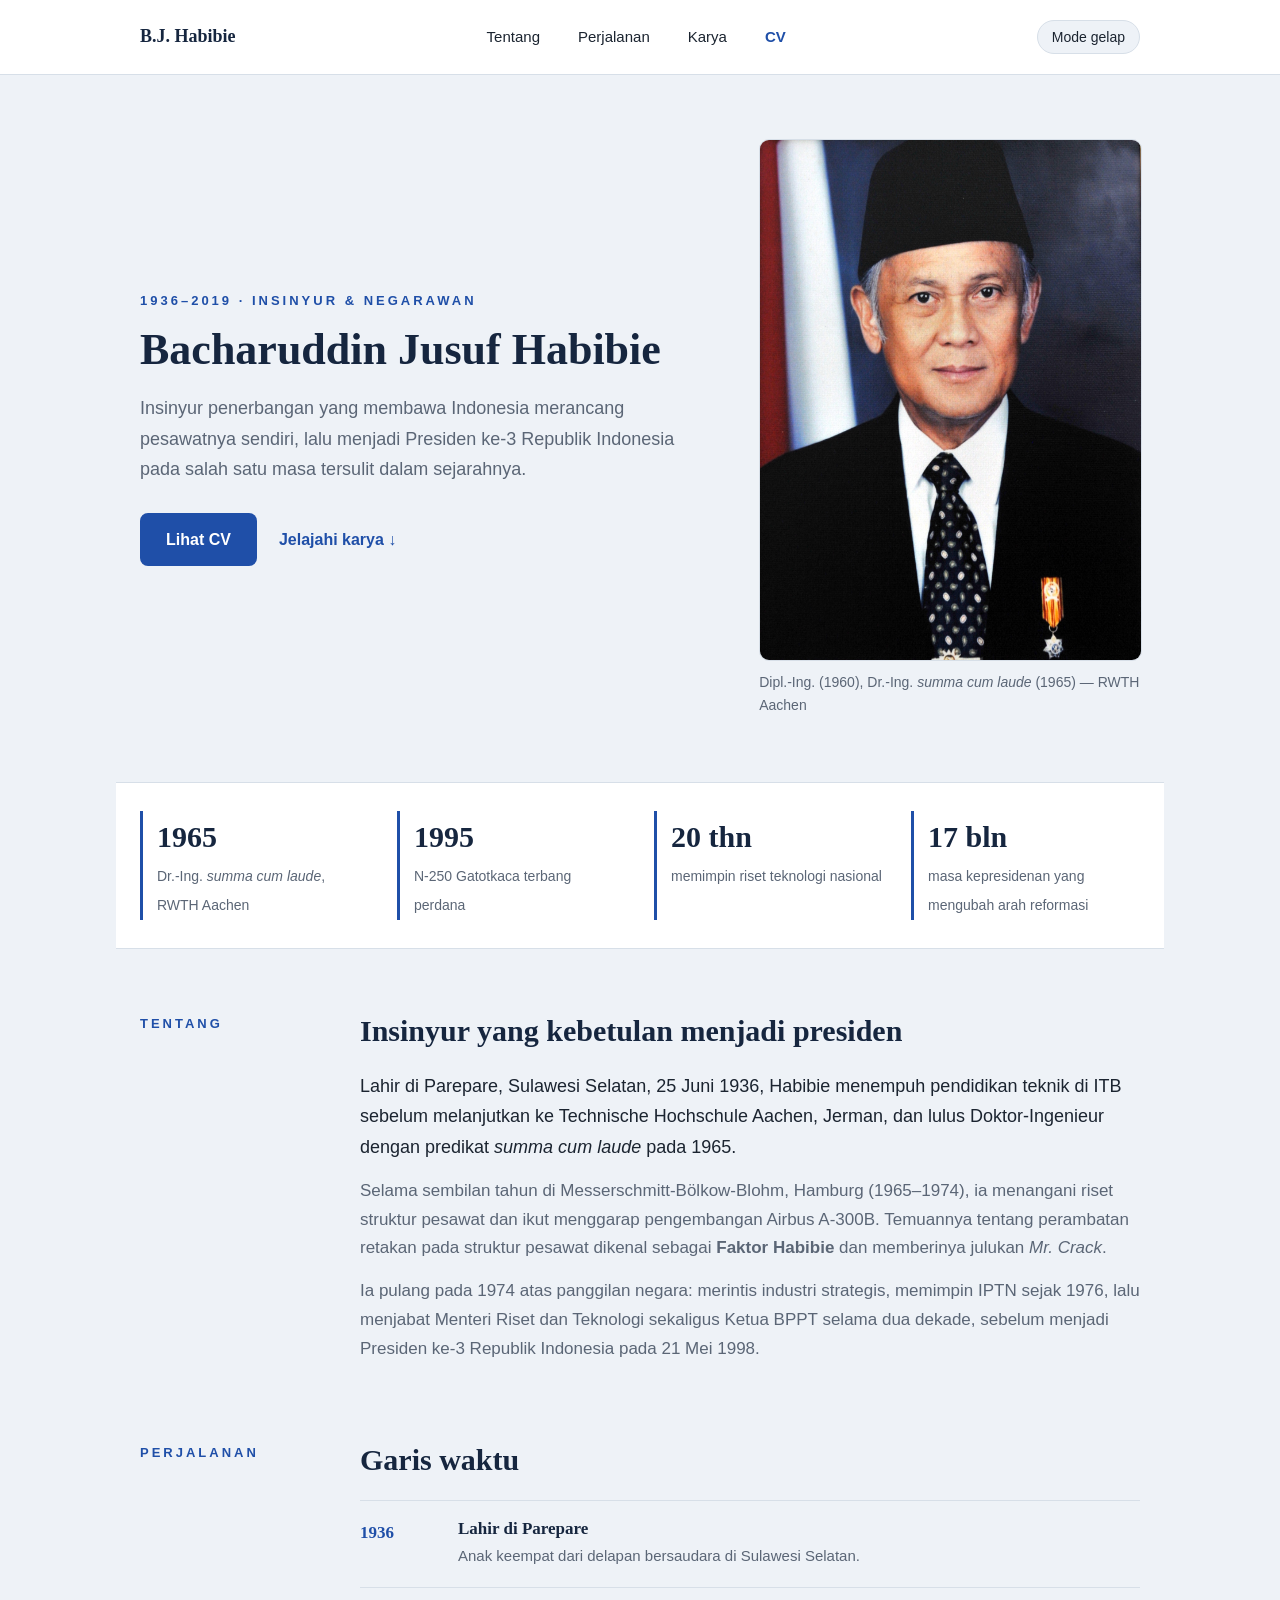
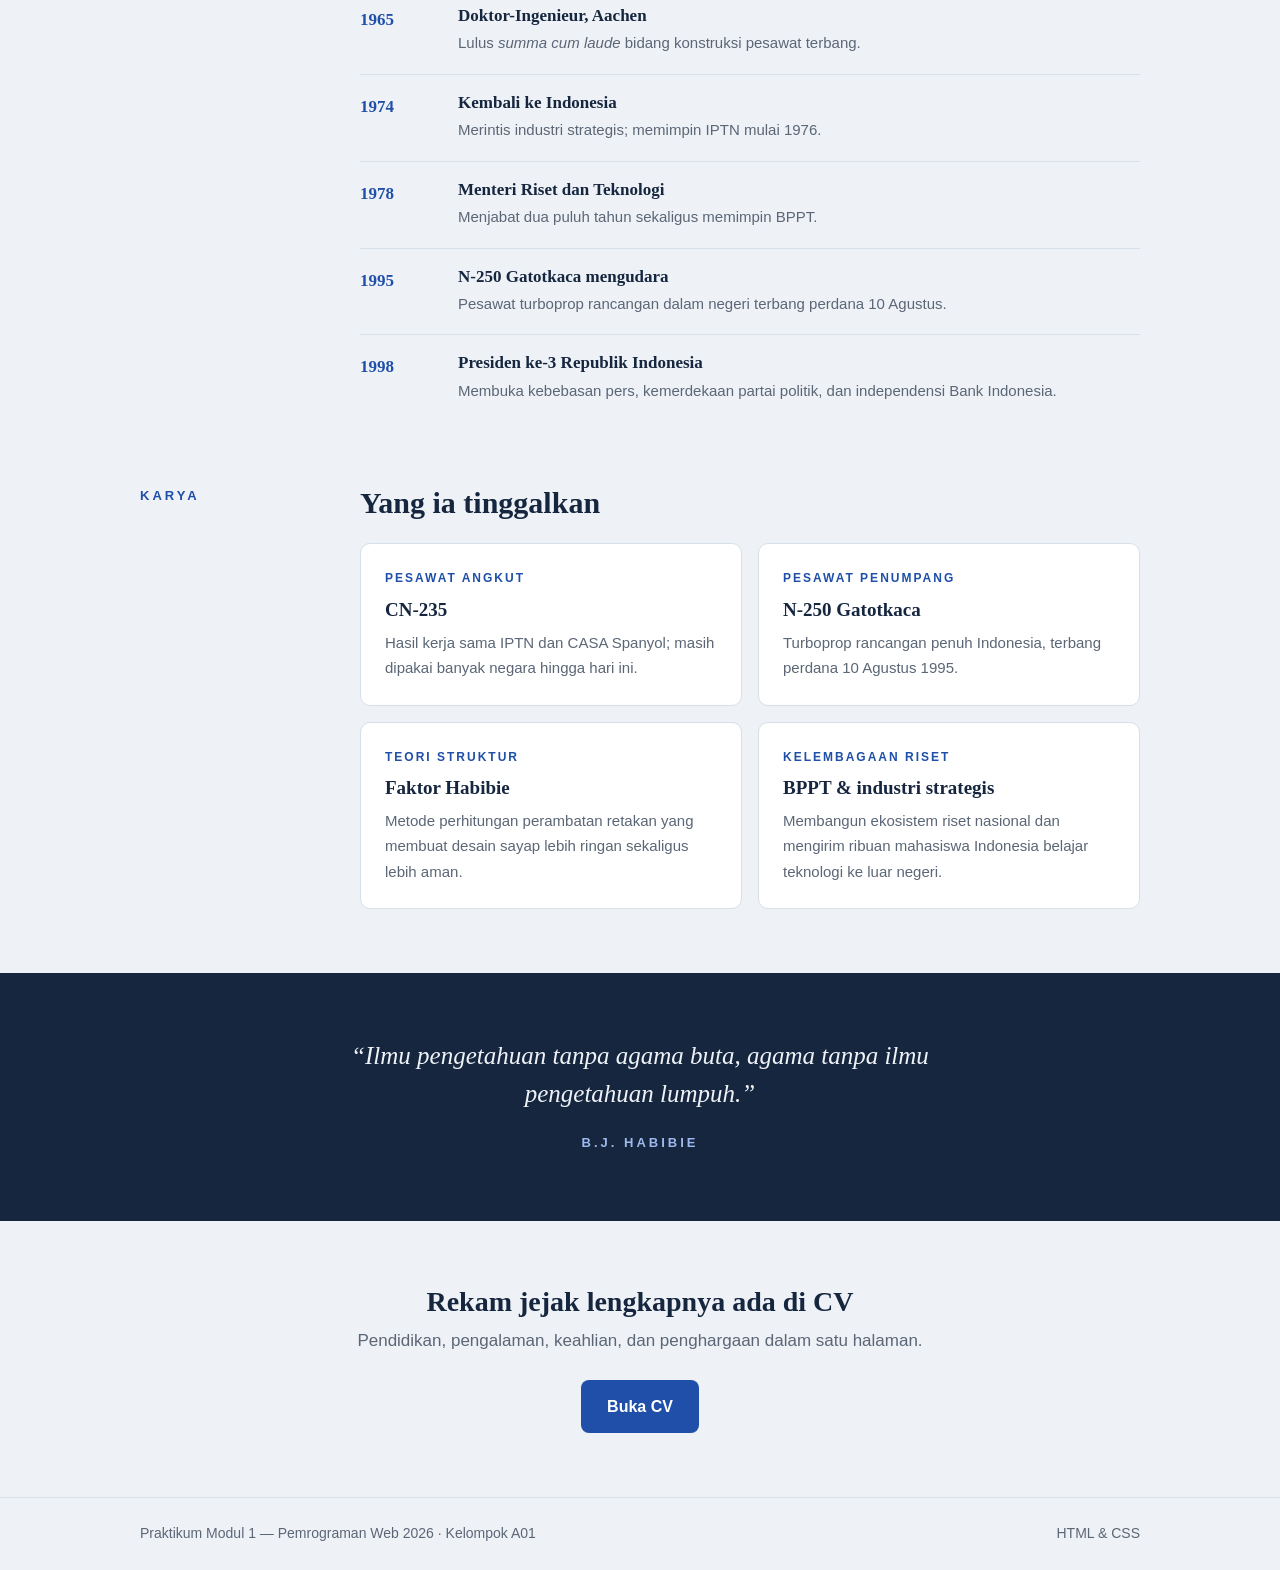
==== commit 82388a02: "finishing" ====
--- a/index.html
+++ b/index.html
@@ -8,10 +8,10 @@
 </head>
 <body>
 
-    
+    <!-- NAVBAR: position sticky + display flex -->
     <header class="navbar">
         <div class="navbar-isi">
-            <a href="#beranda" class="logo">B.&thinsp;J.&nbsp;Habibie</a>
+            <a href="#beranda" class="logo">B.J. Habibie</a>
 
             <nav>
                 <ul class="menu">
@@ -21,13 +21,14 @@
                     <li><a href="cv.html" class="menu-cv">CV</a></li>
                 </ul>
             </nav>
-            <button class="theme-toggle" type="button" id="theme-toggle" aria-label="Aktifkan mode gelap" aria-pressed="false"><span class="theme-toggle-icon" aria-hidden="true">☾</span><span class="theme-toggle-text">Mode gelap</span></button>
+
+            <button class="tombol-tema" type="button" id="tombol-tema">Mode gelap</button>
         </div>
     </header>
 
     <main>
 
-        <!--HERO-->
+        <!-- HERO -->
         <section id="beranda" class="hero">
             <div class="hero-teks">
                 <p class="label">1936&ndash;2019 &middot; Insinyur &amp; Negarawan</p>
@@ -38,25 +39,26 @@
                     tersulit dalam sejarahnya.
                 </p>
 
-                <!--Call to action: mengarah ke halaman CV-->
+                <!-- Call to action: mengarah ke halaman CV -->
                 <div class="hero-tombol">
                     <a href="cv.html" class="tombol">Lihat CV</a>
-                    <a href="#karya" class="tautan-panah">Jelajahi karya</a>
+                    <a href="#karya" class="tautan-panah">Jelajahi karya &darr;</a>
                 </div>
             </div>
 
             <figure class="hero-foto">
-                <!-- Ganti src di bawah dengan foto asli: img/habibie.jpg -->
                 <img src="img/habibie.jpg" alt="Potret B.J. Habibie" width="420" height="520">
-                <figcaption>Dipl.-Ing. (1960), Dr.-Ing. <em>summa cum laude</em> (1965) &mdash; RWTH Aachen</figcaption>
+                <figcaption>
+                    Dipl.-Ing. (1960), Dr.-Ing. <em>summa cum laude</em> (1965) &mdash; RWTH Aachen
+                </figcaption>
             </figure>
         </section>
 
-        <!-- ===== STATISTIK: display grid ===== -->
-        <section class="statistik" aria-label="Ringkasan angka">
-            <div class="stat">
-                <strong>46</strong>
-                <span>paten &amp; publikasi teknik penerbangan</span>
+        <!-- STATISTIK: display grid -->
+        <section class="statistik">
+            <div class="stat">
+                <strong>1965</strong>
+                <span>Dr.-Ing. <em>summa cum laude</em>, RWTH Aachen</span>
             </div>
             <div class="stat">
                 <strong>1995</strong>
@@ -72,7 +74,7 @@
             </div>
         </section>
 
-        <!-- ===== TENTANG: grid label | isi ===== -->
+        <!-- TENTANG -->
         <section id="tentang" class="bagian">
             <p class="label">Tentang</p>
             <div class="bagian-isi">
@@ -84,20 +86,21 @@
                     <em>summa cum laude</em> pada 1965.
                 </p>
                 <p>
-                    Di Messerschmitt-B&ouml;lkow-Blohm ia menanjak hingga wakil presiden bidang
-                    teknologi &mdash; posisi yang nyaris tak pernah dipegang orang asing.
+                    Selama sembilan tahun di Messerschmitt-B&ouml;lkow-Blohm, Hamburg (1965&ndash;1974),
+                    ia menangani riset struktur pesawat dan ikut menggarap pengembangan Airbus A-300B.
                     Temuannya tentang perambatan retakan pada struktur pesawat dikenal sebagai
-                    <strong>Faktor Habibie</strong> dan memberinya julukan <em>Mr.&nbsp;Crack</em>.
+                    <strong>Faktor Habibie</strong> dan memberinya julukan <em>Mr. Crack</em>.
                 </p>
                 <p>
-                    Ia pulang pada 1974 atas panggilan negara: memimpin BPPT, menjabat Menteri
-                    Riset dan Teknologi selama dua dekade, lalu menjadi Presiden ke-3 Republik
-                    Indonesia pada 21 Mei 1998.
-                </p>
-            </div>
-        </section>
-
-        <!-- ===== PERJALANAN: linimasa grid tahun | isi ===== -->
+                    Ia pulang pada 1974 atas panggilan negara: merintis industri strategis,
+                    memimpin IPTN sejak 1976, lalu menjabat Menteri Riset dan Teknologi
+                    sekaligus Ketua BPPT selama dua dekade, sebelum menjadi Presiden ke-3
+                    Republik Indonesia pada 21 Mei 1998.
+                </p>
+            </div>
+        </section>
+
+        <!-- PERJALANAN -->
         <section id="perjalanan" class="bagian">
             <p class="label">Perjalanan</p>
             <div class="bagian-isi">
@@ -122,7 +125,7 @@
                         <span class="tahun">1974</span>
                         <div>
                             <h3>Kembali ke Indonesia</h3>
-                            <p>Memimpin pengembangan industri strategis dan teknologi nasional.</p>
+                            <p>Merintis industri strategis; memimpin IPTN mulai 1976.</p>
                         </div>
                     </li>
                     <li>
@@ -150,7 +153,7 @@
             </div>
         </section>
 
-        <!-- ===== KARYA: grid kartu berbagi garis ===== -->
+        <!-- KARYA -->
         <section id="karya" class="bagian">
             <p class="label">Karya</p>
             <div class="bagian-isi">
@@ -188,33 +191,46 @@
             </div>
         </section>
 
-        <!-- ===== KUTIPAN ===== -->
+        <!-- KUTIPAN -->
         <section class="kutipan">
             <blockquote>
                 <p>&ldquo;Ilmu pengetahuan tanpa agama buta, agama tanpa ilmu pengetahuan lumpuh.&rdquo;</p>
-                <cite>B.&thinsp;J. Habibie</cite>
+                <cite>B.J. Habibie</cite>
             </blockquote>
         </section>
 
-        <!-- ===== AJAKAN AKHIR ===== -->
+        <!-- AJAKAN AKHIR -->
         <section class="ajakan">
             <h2>Rekam jejak lengkapnya ada di CV</h2>
             <p>Pendidikan, pengalaman, keahlian, dan penghargaan dalam satu halaman.</p>
-            <a href="cv.html" class="tombol">Buka Curriculum Vitae</a>
+            <a href="cv.html" class="tombol">Buka CV</a>
         </section>
 
     </main>
 
+    <footer class="footer">
+        <div class="footer-isi">
+            <p>Praktikum Modul 1 &mdash; Pemrograman Web 2026 &middot; Kelompok A01</p>
+            <p>HTML &amp; CSS</p>
+        </div>
+    </footer>
+
     <script>
-        (function () {
-            const root=document.documentElement, toggle=document.getElementById('theme-toggle');
-            if(!toggle) return;
-            const icon=toggle.querySelector('.theme-toggle-icon'), text=toggle.querySelector('.theme-toggle-text');
-            function setTheme(mode){ const dark=mode==='dark'; root.dataset.theme=dark?'dark':'light'; toggle.setAttribute('aria-pressed',dark?'true':'false'); toggle.setAttribute('aria-label',dark?'Aktifkan mode terang':'Aktifkan mode gelap'); icon.textContent=dark?'☀':'☾'; text.textContent=dark?'Mode terang':'Mode gelap'; }
-            const saved=localStorage.getItem('theme');
-            setTheme(saved || (matchMedia('(prefers-color-scheme: dark)').matches?'dark':'light'));
-            toggle.addEventListener('click',()=>{ const next=root.dataset.theme==='dark'?'light':'dark'; localStorage.setItem('theme',next); setTheme(next); });
-        })();
+        // Fitur tambahan: tombol mode gelap.
+        // Menambah atau menghapus class "gelap" pada <body>,
+        // sisanya diatur oleh CSS bagian 12.
+        var tombolTema = document.getElementById("tombol-tema");
+
+        tombolTema.addEventListener("click", function () {
+            document.body.classList.toggle("gelap");
+
+            if (document.body.classList.contains("gelap")) {
+                tombolTema.textContent = "Mode terang";
+            } else {
+                tombolTema.textContent = "Mode gelap";
+            }
+        });
     </script>
+
 </body>
 </html>
--- a/style.css
+++ b/style.css
@@ -1,734 +1,794 @@
-:root {
-    --tinta:      #151a22;
-    --redup:      #545e6e;
-    --biru:       #2050b3;   /* biru teknik / blueprint */
-    --biru-tua:   #173c88;
-    --biru-pucat: rgba(32, 80, 179, 0.08);
-    --garis:      rgba(21, 26, 34, 0.12);
-
-    /* resep kaca: putih tembus pandang + blur latar */
-    --kaca:       rgba(255, 255, 255, 0.55);
-    --kaca-pekat: rgba(255, 255, 255, 0.72);
-    --kaca-tepi:  rgba(255, 255, 255, 0.65);
-
-    --serif: Georgia, "Times New Roman", serif;
-    --sans:  "Segoe UI", system-ui, -apple-system, Roboto, sans-serif;
-
-    --lebar:  1060px;
-    --radius: 16px;
-    --jeda:   0.22s ease;
-    --bayang: 0 10px 30px rgba(23, 60, 136, 0.10);
-}
-
-
-/* ---------- 2. Dasar ---------- */
-
-* { box-sizing: border-box; }
+/* ==========================================================
+   style.css — Portfolio & CV B.J. Habibie
+   Praktikum Modul 1 PemWeb 2026 — Kelompok A01
+
+   Seluruh properti di file ini diambil dari materi Modul 1:
+   selector class/id, box model, height & width, color,
+   teks & font, pseudo-class, position, z-index, display,
+   flex, grid, dan responsive (media query).
+
+   Penanda requirement untuk demo:
+     [REQ: PSEUDO-CLASS]  [REQ: POSITION]  [REQ: DISPLAY]
+     [REQ: FLEX]          [REQ: GRID]      [REQ: RESPONSIVE]
+   ========================================================== */
+
+
+/* ---------- 1. Dasar halaman ---------- */
 
 body {
     margin: 0;
-    font-family: var(--sans);
-    font-size: 16.5px;
+    padding: 0;
+    background-color: #eef2f7;
+    color: #1b2430;
+    font-family: "Segoe UI", Arial, sans-serif;
+    font-size: 17px;
     line-height: 1.7;
-    color: var(--tinta);
-    /* latar berlapis: tiga cahaya biru di atas dasar dingin */
-    background-color: #e9eef6;
-    background-image:
-        radial-gradient(900px 600px at 8% -5%,  rgba(64, 118, 226, 0.20), transparent 60%),
-        radial-gradient(800px 550px at 95% 12%, rgba(120, 92, 228, 0.13), transparent 60%),
-        radial-gradient(900px 700px at 50% 105%, rgba(38, 154, 204, 0.14), transparent 65%);
-    background-attachment: fixed;
-    background-repeat: no-repeat;
-}
-
-img { max-width: 100%; display: block; }          /* [REQ: DISPLAY] block */
+}
+
+img {
+    display: block;                  /* [REQ: DISPLAY] block — gambar tidak menyisakan celah bawah */
+    max-width: 100%;
+}
 
 h1, h2, h3 {
-    font-family: var(--serif);
-    font-weight: 600;
-    line-height: 1.15;
     margin-top: 0;
-    text-wrap: balance;
-}
-
-a { color: var(--biru); text-decoration: none; }
-
-/* label kecil huruf kapital — dipakai berulang */
+    font-family: Georgia, "Times New Roman", serif;
+    line-height: 1.2;
+    color: #16263f;
+}
+
+a {
+    color: #1f4fa8;
+    text-decoration: none;
+}
+
+/* [REQ: PSEUDO-CLASS] :hover — semua tautan biasa */
+a:hover {
+    text-decoration: underline;
+}
+
+/* [REQ: PSEUDO-CLASS] :focus — penanda saat dipilih lewat tombol Tab */
+a:focus,
+button:focus {
+    outline: 2px solid #1f4fa8;
+    outline-offset: 2px;
+}
+
+/* label kecil huruf kapital, dipakai di beberapa bagian */
 .label {
-    margin: 0 0 14px;
-    font-size: 0.78rem;
-    font-weight: 600;
-    letter-spacing: 0.18em;
+    margin: 0 0 12px 0;
+    font-size: 13px;
+    font-weight: bold;
+    letter-spacing: 3px;
     text-transform: uppercase;
-    color: var(--biru);
-}
-
-/* [REQ: PSEUDO-CLASS] :focus-visible — penanda fokus keyboard */
-a:focus-visible,
-button:focus-visible {
-    outline: 2px solid var(--biru);
-    outline-offset: 3px;
-}
-
-
-/* ---------- 3. Navbar: bilah kaca melayang ---------- */
+    color: #1f4fa8;
+}
+
+
+/* ---------- 2. Navbar ---------- */
 
 .navbar {
-    position: sticky;                /* [REQ: POSITION] sticky — menempel saat digulir */
-    top: 14px;
-    z-index: 100;
-    max-width: var(--lebar);
-    margin: 14px auto 0;
-    padding: 0 8px;
-    background-color: var(--kaca);
-    backdrop-filter: blur(14px);     /* efek kaca: buramkan apa pun di belakangnya */
-    -webkit-backdrop-filter: blur(14px);
-    border: 1px solid var(--kaca-tepi);
-    border-radius: var(--radius);
-    box-shadow: var(--bayang);
+    position: sticky;                /* [REQ: POSITION] sticky — menempel di atas saat digulir */
+    top: 0;
+    z-index: 10;                     /* naikkan layer supaya tidak tertimpa isi halaman */
+    background-color: #ffffff;
+    border-bottom: 1px solid #d7dfe8;
 }
 
 .navbar-isi {
-    padding: 14px 20px;
-    display: flex;                   /* [REQ: FLEX] nama kiri, menu kanan */
-    align-items: baseline;
+    max-width: 1000px;
+    margin: 0 auto;
+    padding: 16px 24px;
+    display: flex;                   /* [REQ: FLEX] nama di kiri, menu di kanan */
+    flex-wrap: wrap;
     justify-content: space-between;
+    align-items: center;
+}
+
+.logo {
+    font-family: Georgia, serif;
+    font-size: 18px;
+    font-weight: bold;
+    color: #16263f;
+}
+
+.menu {
+    margin: 0;
+    padding: 0;
+    list-style: none;
+    display: flex;                   /* [REQ: FLEX] item menu berjajar mendatar */
+    align-items: center;
+}
+
+.menu li {
+    margin-left: 10px;
+}
+
+.menu a {
+    display: inline-block;           /* [REQ: DISPLAY] inline-block — bisa diberi padding */
+    padding: 8px 14px;
+    font-size: 15px;
+    color: #1b2430;
+    border-radius: 6px;
+}
+
+/* [REQ: PSEUDO-CLASS] :hover */
+.menu a:hover {
+    background-color: #e3ebf6;
+    color: #1f4fa8;
+    text-decoration: none;
+}
+
+.menu .menu-cv {
+    color: #1f4fa8;
+    font-weight: bold;
+}
+
+/* tombol mode gelap — fitur tambahan (lihat bagian 12) */
+.tombol-tema {
+    margin-left: 10px;
+    padding: 8px 14px;
+    font-family: "Segoe UI", Arial, sans-serif;
+    font-size: 14px;
+    color: #1b2430;
+    background-color: #eef2f7;
+    border: 1px solid #d7dfe8;
+    border-radius: 20px;
+    cursor: pointer;
+}
+
+.tombol-tema:hover {
+    background-color: #e3ebf6;
+}
+
+
+/* ---------- 3. Hero ---------- */
+
+.hero {
+    max-width: 1000px;
+    margin: 0 auto;
+    padding: 64px 24px;
+    display: grid;                   /* [REQ: GRID] dua kolom: teks | foto */
+    grid-template-columns: 3fr 2fr;
+    gap: 48px;
+    align-items: center;
+}
+
+.hero h1 {
+    margin: 0 0 16px 0;
+    font-size: 44px;
+}
+
+.hero-pengantar {
+    margin: 0 0 28px 0;
+    font-size: 18px;
+    color: #5b6676;
+}
+
+.hero-tombol {
+    display: flex;                   /* [REQ: FLEX] dua tombol berjajar */
+    flex-wrap: wrap;
+    align-items: center;
+}
+
+.hero-tombol .tautan-panah {
+    margin-left: 22px;
+}
+
+.hero-foto {
+    margin: 0;
+}
+
+.hero-foto img {
+    width: 100%;
+    border: 1px solid #d7dfe8;
+    border-radius: 10px;
+}
+
+.hero-foto figcaption {
+    margin-top: 10px;
+    font-size: 14px;
+    color: #5b6676;
+}
+
+
+/* ---------- 4. Tombol ---------- */
+
+.tombol {
+    display: inline-block;           /* [REQ: DISPLAY] inline-block — <a> bisa diberi padding */
+    padding: 13px 26px;
+    font-size: 16px;
+    font-weight: bold;
+    color: #ffffff;
+    background-color: #1f4fa8;
+    border-radius: 8px;
+}
+
+/* [REQ: PSEUDO-CLASS] :hover dan :active */
+.tombol:hover {
+    background-color: #16397a;
+    text-decoration: none;
+}
+
+.tombol:active {
+    background-color: #0f2a5c;
+}
+
+.tautan-panah {
+    font-size: 16px;
+    font-weight: bold;
+}
+
+
+/* ---------- 5. Statistik ---------- */
+
+.statistik {
+    max-width: 1000px;
+    margin: 0 auto;
+    padding: 28px 24px;
+    background-color: #ffffff;
+    border-top: 1px solid #d7dfe8;
+    border-bottom: 1px solid #d7dfe8;
+    display: grid;                   /* [REQ: GRID] empat kolom sama lebar */
+    grid-template-columns: repeat(4, 1fr);
+    gap: 28px;
+}
+
+.stat {
+    padding-left: 14px;
+    border-left: 3px solid #1f4fa8;
+}
+
+.stat strong {
+    display: block;                  /* [REQ: DISPLAY] block — angka pindah ke barisnya sendiri */
+    font-family: Georgia, serif;
+    font-size: 30px;
+    color: #16263f;
+}
+
+.stat span {
+    font-size: 14px;
+    color: #5b6676;
+}
+
+
+/* ---------- 6. Kerangka tiap bagian ---------- */
+
+.bagian {
+    max-width: 1000px;
+    margin: 0 auto;
+    padding: 64px 24px 0 24px;
+    display: grid;                   /* [REQ: GRID] kolom label | kolom isi */
+    grid-template-columns: 180px 1fr;
+    gap: 40px;
+    align-items: start;
+}
+
+.bagian h2 {
+    margin: 0 0 22px 0;
+    font-size: 30px;
+}
+
+.bagian-isi p {
+    margin: 0 0 14px 0;
+    color: #5b6676;
+}
+
+.bagian-isi .paragraf-pembuka {
+    font-size: 18px;
+    color: #1b2430;
+}
+
+
+/* ---------- 7. Linimasa ---------- */
+
+.linimasa {
+    margin: 0;
+    padding: 0;
+    list-style: none;
+}
+
+.linimasa li {
+    padding: 18px 0;
+    border-top: 1px solid #d7dfe8;
+    display: grid;                   /* [REQ: GRID] kolom tahun | kolom isi */
+    grid-template-columns: 80px 1fr;
+    gap: 18px;
+}
+
+.linimasa li:hover {                 /* [REQ: PSEUDO-CLASS] :hover — baris disorot */
+    background-color: #e3ebf6;
+}
+
+.tahun {
+    font-family: Georgia, serif;
+    font-size: 17px;
+    font-weight: bold;
+    color: #1f4fa8;
+}
+
+.linimasa h3 {
+    margin: 0 0 4px 0;
+    font-size: 17px;
+}
+
+.linimasa p {
+    margin: 0;
+    font-size: 15px;
+    color: #5b6676;
+}
+
+
+/* ---------- 8. Kartu karya ---------- */
+
+.karya-grid {
+    display: grid;                   /* [REQ: GRID] dua kolom, dua baris */
+    grid-template-columns: repeat(2, 1fr);
     gap: 16px;
 }
 
-.logo {
-    font-family: var(--serif);
-    font-size: 1.05rem;
-    font-weight: 600;
-    color: var(--tinta);
-}
-
-.menu {
+.karya-item {
+    padding: 24px;
+    background-color: #ffffff;
+    border: 1px solid #d7dfe8;
+    border-radius: 10px;
+}
+
+.karya-item:hover {                  /* [REQ: PSEUDO-CLASS] :hover */
+    border-color: #1f4fa8;
+}
+
+.karya-item .karya-jenis {
+    margin: 0 0 10px 0;
+    font-size: 12px;
+    font-weight: bold;
+    letter-spacing: 2px;
+    text-transform: uppercase;
+    color: #1f4fa8;
+}
+
+.karya-item h3 {
+    margin: 0 0 8px 0;
+    font-size: 19px;
+}
+
+.karya-item p {
+    margin: 0;
+    font-size: 15px;
+    color: #5b6676;
+}
+
+
+/* ---------- 9. Kutipan ---------- */
+
+.kutipan {
+    margin-top: 64px;
+    padding: 64px 24px;
+    background-color: #16263f;
+}
+
+.kutipan blockquote {
+    max-width: 700px;
+    margin: 0 auto;
+    text-align: center;
+}
+
+.kutipan p {
+    margin: 0 0 16px 0;
+    font-family: Georgia, serif;
+    font-style: italic;
+    font-size: 25px;
+    line-height: 1.5;
+    color: #eef2f7;
+}
+
+.kutipan cite {
+    font-style: normal;
+    font-size: 13px;
+    font-weight: bold;
+    letter-spacing: 3px;
+    text-transform: uppercase;
+    color: #9db9ee;
+}
+
+
+/* ---------- 10. Ajakan akhir & footer ---------- */
+
+.ajakan {
+    max-width: 1000px;
+    margin: 0 auto;
+    padding: 64px 24px;
+    text-align: center;
+}
+
+.ajakan h2 {
+    margin: 0 0 8px 0;
+    font-size: 28px;
+}
+
+.ajakan p {
+    margin: 0 0 24px 0;
+    color: #5b6676;
+}
+
+.footer {
+    padding: 24px;
+    border-top: 1px solid #d7dfe8;
+}
+
+.footer-isi {
+    max-width: 1000px;
+    margin: 0 auto;
+    display: flex;                   /* [REQ: FLEX] dua teks di ujung kiri dan kanan */
+    flex-wrap: wrap;
+    justify-content: space-between;
+}
+
+.footer p {
+    margin: 0;
+    font-size: 14px;
+    color: #5b6676;
+}
+
+
+/* ---------- 11. Halaman CV ---------- */
+
+.cv-kepala {
+    max-width: 1000px;
+    margin: 0 auto;
+    padding: 56px 24px 0 24px;
+}
+
+.cv-kepala h1 {
+    margin: 0 0 14px 0;
+    font-size: 40px;
+}
+
+/* [REQ: FLEX] foto di kiri, ringkasan di kanan */
+.cv-identitas {
+    display: flex;
+    align-items: center;
+    gap: 28px;
+}
+
+.cv-foto {
+    width: 150px;
+    height: 150px;
+    border-radius: 75px;             /* setengah dari lebar = lingkaran penuh */
+    border: 3px solid #ffffff;
+}
+
+.cv-pengantar {
+    margin: 0 0 16px 0;
+    color: #5b6676;
+}
+
+.cv-kontak {
+    margin: 0;
+    padding: 0;
     list-style: none;
-    margin: 0;
-    padding: 0;
-    display: flex;                   /* [REQ: FLEX] */
-    align-items: baseline;
-    gap: 26px;
-}
-
-.menu a {
-    position: relative;              /* [REQ: POSITION] induk garis bawah animasi */
-    display: inline-block;           /* [REQ: DISPLAY] inline-block */
-    font-size: 0.94rem;
-    font-weight: 500;
-    color: var(--tinta);
-}
-
-/* garis bawah yang tumbuh saat hover */
-.menu a::after {
-    content: "";
-    position: absolute;              /* [REQ: POSITION] absolute — relatif ke tautannya */
-    left: 0;
-    bottom: -4px;
-    width: 100%;
-    height: 2px;
-    background-color: var(--biru);
-    transform: scaleX(0);
-    transform-origin: left;
-    transition: transform var(--jeda);
-}
-
-/* [REQ: PSEUDO-CLASS] :hover */
-.menu a:hover::after { transform: scaleX(1); }
-
-.menu-cv { color: var(--biru); font-weight: 600; }
-
-
-/* ---------- 4. Hero ---------- */
-
-.hero {
-    max-width: var(--lebar);
-    margin: 0 auto;
-    padding: 84px 24px 64px;
-    display: grid;                   /* [REQ: GRID] teks | foto */
-    grid-template-columns: 1.2fr 0.8fr;
-    align-items: center;
-    gap: 64px;
-}
-
-.hero h1 {
-    margin: 0 0 20px;
-    font-size: 3.4rem;
-    letter-spacing: -0.01em;
-}
-
-.hero-pengantar {
-    margin: 0 0 32px;
-    max-width: 52ch;
-    font-size: 1.12rem;
-    color: var(--redup);
-}
-
-.hero-tombol {
     display: flex;                   /* [REQ: FLEX] */
     flex-wrap: wrap;
-    align-items: center;
-    gap: 26px;
-}
-
-.hero-foto {
-    margin: 0;
-    position: relative;              /* [REQ: POSITION] induk untuk bingkai offset */
-}
-
-.hero-foto img {
-    width: 100%;
-    border-radius: var(--radius);
-    border: 1px solid var(--kaca-tepi);
-    box-shadow: 0 18px 44px rgba(23, 60, 136, 0.20);
-}
-
-/* bingkai kaca tipis yang bergeser di belakang foto */
-.hero-foto::before {
-    content: "";
-    position: absolute;              /* [REQ: POSITION] absolute */
-    top: 16px;
-    left: 16px;
-    width: 100%;
-    height: calc(100% - 2.4em);
-    background-color: var(--biru-pucat);
-    border: 1px solid rgba(32, 80, 179, 0.25);
-    border-radius: var(--radius);
-    z-index: -1;
-}
-
-.hero-foto figcaption {
-    margin-top: 12px;
-    font-size: 0.82rem;
-    color: var(--redup);
-}
-
-
-/* ---------- 5. Tombol & tautan ---------- */
-
-.tombol {
-    display: inline-block;           /* [REQ: DISPLAY] inline-block — <a> bisa diberi padding */
-    padding: 13px 28px;
-    font-size: 0.95rem;
-    font-weight: 600;
-    color: #ffffff;
-    background-color: var(--biru);
+    font-size: 15px;
+    color: #5b6676;
+}
+
+.cv-kontak li {
+    margin-right: 22px;
+}
+
+.cv-tab-area {
+    max-width: 1000px;
+    margin: 0 auto;
+    padding: 36px 24px 0 24px;
+}
+
+.cv-tab-area h2 {
+    margin: 0 0 18px 0;
+    font-size: 24px;
+}
+
+.cv-tab-bingkai {
+    background-color: #ffffff;
+    border: 1px solid #d7dfe8;
     border-radius: 10px;
-    box-shadow: 0 8px 20px rgba(32, 80, 179, 0.30);
-    transition: background-color var(--jeda), transform var(--jeda), box-shadow var(--jeda);
-}
-
-/* [REQ: PSEUDO-CLASS] :hover dan :active */
-.tombol:hover {
-    background-color: var(--biru-tua);
-    transform: translateY(-2px);
-    box-shadow: 0 12px 26px rgba(32, 80, 179, 0.38);
-}
-
-.tombol:active { transform: translateY(0); }
-
-.tautan-panah {
-    font-weight: 600;
-    font-size: 0.95rem;
-}
-
-.tautan-panah::after {
-    content: " \2193";               /* panah ke bawah */
-    display: inline-block;
-    transition: transform var(--jeda);
-}
-
-.tautan-panah:hover::after { transform: translateY(3px); }
-
-
-/* ---------- 6. Statistik: panel kaca ---------- */
-
-.statistik {
-    max-width: var(--lebar);
-    margin: 0 auto;
-    padding: 34px 36px;
-    display: grid;                   /* [REQ: GRID] empat kolom */
-    grid-template-columns: repeat(4, 1fr);
-    gap: 32px;
-    background-color: var(--kaca);
-    backdrop-filter: blur(14px);
-    -webkit-backdrop-filter: blur(14px);
-    border: 1px solid var(--kaca-tepi);
-    border-radius: var(--radius);
-    box-shadow: var(--bayang);
-}
-
-.stat strong {
-    display: block;                  /* [REQ: DISPLAY] block — angka turun satu baris */
-    font-family: var(--serif);
-    font-size: 2rem;
-    font-weight: 600;
-    font-variant-numeric: tabular-nums;
-    line-height: 1.2;
-}
-
-.stat span { font-size: 0.88rem; color: var(--redup); }
-
-
-/* ---------- 7. Kerangka bagian: label kiri, isi kanan ---------- */
-
-.bagian {
-    max-width: var(--lebar);
-    margin: 0 auto;
-    padding: 84px 24px 0;
-    display: grid;                   /* [REQ: GRID] kolom label | kolom isi */
-    grid-template-columns: 200px 1fr;
-    gap: 24px 48px;
-    align-items: start;
-}
-
-.bagian h2 {
-    font-size: 2rem;
-    margin: 0 0 26px;
-    max-width: 22ch;
-}
-
-.bagian-isi p { color: var(--redup); max-width: 62ch; margin: 0 0 16px; }
-
-/* [REQ: PSEUDO-CLASS] :first-of-type — paragraf pembuka lebih besar & gelap */
-.bagian-isi > p:first-of-type {
-    font-size: 1.1rem;
-    color: var(--tinta);
-}
-
-
-/* ---------- 8. Linimasa: panel kaca berisi baris ---------- */
-
-.linimasa {
+}
+
+.cv-tab-list {
+    padding: 0 10px;
+    border-bottom: 1px solid #d7dfe8;
+    display: flex;                   /* [REQ: FLEX] tombol tab berjajar */
+    flex-wrap: wrap;
+}
+
+.cv-tab {
+    padding: 14px 16px;
+    font-family: "Segoe UI", Arial, sans-serif;
+    font-size: 15px;
+    font-weight: bold;
+    color: #5b6676;
+    background-color: #ffffff;
+    border: none;
+    border-bottom: 3px solid #ffffff;
+    cursor: pointer;
+}
+
+.cv-tab:hover {                      /* [REQ: PSEUDO-CLASS] :hover */
+    color: #1b2430;
+}
+
+/* tab yang sedang aktif — class ditambahkan oleh JavaScript */
+.cv-tab.aktif {
+    color: #1f4fa8;
+    border-bottom: 3px solid #1f4fa8;
+}
+
+.cv-panel {
+    padding: 26px;
+}
+
+.cv-daftar {
+    margin: 0;
+    padding: 0;
     list-style: none;
-    margin: 0;
-    padding: 6px 26px;
-    background-color: var(--kaca);
-    backdrop-filter: blur(14px);
-    -webkit-backdrop-filter: blur(14px);
-    border: 1px solid var(--kaca-tepi);
-    border-radius: var(--radius);
-    box-shadow: var(--bayang);
-}
-
-.linimasa li {
-    display: grid;                   /* [REQ: GRID] tahun | isi */
-    grid-template-columns: 90px 1fr;
-    gap: 20px;
-    padding: 20px 0;
-    border-top: 1px solid var(--garis);
-    transition: background-color var(--jeda);
-}
-
-/* [REQ: PSEUDO-CLASS] :first-child — baris pertama tanpa garis atas */
-.linimasa li:first-child { border-top: none; }
-
-/* [REQ: PSEUDO-CLASS] :hover — baris disorot tipis */
-.linimasa li:hover { background-color: var(--biru-pucat); }
-
-.linimasa .tahun {
-    font-family: var(--serif);
-    font-size: 1.05rem;
-    font-weight: 600;
-    font-variant-numeric: tabular-nums;
-    color: var(--biru);
-}
-
-.linimasa h3 { font-size: 1.08rem; margin: 0 0 4px; }
-
-.linimasa p { margin: 0; font-size: 0.94rem; }
-
-
-/* ---------- 9. Karya: kartu-kartu kaca ---------- */
-
-.karya-grid {
-    display: grid;                   /* [REQ: GRID] 2×2 */
-    grid-template-columns: 1fr 1fr;
-    gap: 18px;
-}
-
-.karya-item {
-    padding: 30px 28px;
-    background-color: var(--kaca);
-    backdrop-filter: blur(14px);
-    -webkit-backdrop-filter: blur(14px);
-    border: 1px solid var(--kaca-tepi);
-    border-radius: var(--radius);
-    box-shadow: var(--bayang);
-    transition: transform var(--jeda), background-color var(--jeda), box-shadow var(--jeda);
-}
-
-/* [REQ: PSEUDO-CLASS] :hover — kartu memekat dan sedikit terangkat */
-.karya-item:hover {
-    background-color: var(--kaca-pekat);
-    transform: translateY(-4px);
-    box-shadow: 0 16px 38px rgba(23, 60, 136, 0.16);
-}
-
-.karya-jenis {
-    margin: 0 0 12px;
-    font-size: 0.74rem;
-    font-weight: 600;
-    letter-spacing: 0.16em;
-    text-transform: uppercase;
-    color: var(--biru);
-}
-
-.karya-item h3 { font-size: 1.2rem; margin: 0 0 8px; }
-
-.karya-item > p:last-child { margin: 0; font-size: 0.94rem; color: var(--redup); }
-
-
-/* ---------- 10. Kutipan: pita biru tua ---------- */
-
-.kutipan {
-    margin-top: 84px;
-    padding: 76px 24px;
-    background-image: linear-gradient(120deg, #13234d 0%, #173c88 55%, #1d2f6f 100%);
-}
-
-.kutipan blockquote {
-    max-width: 720px;
-    margin: 0 auto;
-    text-align: center;
-}
-
-.kutipan p {
-    margin: 0 0 18px;
-    font-family: var(--serif);
-    font-style: italic;
-    font-size: 1.55rem;
-    line-height: 1.5;
-    color: #eef2fa;
-    text-wrap: balance;
-}
-
-.kutipan cite {
-    font-style: normal;
-    font-size: 0.8rem;
-    font-weight: 600;
-    letter-spacing: 0.18em;
-    text-transform: uppercase;
-    color: #9db9ee;
-}
-
-
-/* ---------- 11. Ajakan akhir ---------- */
-
-.ajakan {
-    max-width: var(--lebar);
-    margin: 0 auto;
-    padding: 84px 24px;
-    text-align: center;
-}
-
-.ajakan h2 { font-size: 1.8rem; margin: 0 0 8px; }
-
-.ajakan p { margin: 0 0 26px; color: var(--redup); }
-
-
-/* ---------- 12. Footer ---------- */
-
-.footer {
-    border-top: 1px solid var(--garis);
-    padding: 26px 24px;
-}
-
-.footer-isi {
-    max-width: var(--lebar);
-    margin: 0 auto;
-    display: flex;                   /* [REQ: FLEX] */
+}
+
+.cv-daftar li {
+    padding: 16px 0;
+    border-top: 1px solid #d7dfe8;
+}
+
+.cv-baris-atas {
+    display: flex;                   /* [REQ: FLEX] judul kiri, tahun kanan */
     flex-wrap: wrap;
     justify-content: space-between;
-    gap: 8px;
-}
-
-.footer p { margin: 0; font-size: 0.85rem; color: var(--redup); }
+    align-items: baseline;
+}
+
+.cv-baris-atas h3 {
+    margin: 0;
+    font-size: 17px;
+}
+
+.cv-tahun {
+    font-size: 15px;
+    font-weight: bold;
+    color: #1f4fa8;
+}
+
+.cv-daftar .cv-institusi {
+    margin: 2px 0 6px 0;
+    font-size: 15px;
+    color: #1b2430;
+}
+
+.cv-daftar p {
+    margin: 0;
+    font-size: 15px;
+    color: #5b6676;
+}
+
+.cv-grid-ringkas {
+    display: grid;                   /* [REQ: GRID] kartu karya di halaman CV */
+    grid-template-columns: repeat(2, 1fr);
+    gap: 14px;
+}
+
+.cv-kartu-ringkas {
+    padding: 18px;
+    background-color: #f6f9fd;
+    border: 1px solid #d7dfe8;
+    border-radius: 8px;
+}
+
+.cv-kartu-ringkas h3 {
+    margin: 0 0 6px 0;
+    font-size: 16px;
+}
+
+.cv-kartu-ringkas p {
+    margin: 0;
+    font-size: 15px;
+    color: #5b6676;
+}
+
+.cv-daftar-sederhana {
+    margin: 0;
+    padding-left: 20px;
+}
+
+.cv-daftar-sederhana li {
+    padding: 5px 0;
+    color: #5b6676;
+}
+
+.cv-tag-grup {
+    display: flex;                   /* [REQ: FLEX] tag mengalir dan turun sendiri */
+    flex-wrap: wrap;
+}
+
+.cv-tag {
+    margin: 0 8px 8px 0;
+    padding: 7px 15px;
+    font-size: 14px;
+    color: #16397a;
+    background-color: #e3ebf6;
+    border-radius: 16px;
+}
+
+
+/* ==========================================================
+   12. FITUR TAMBAHAN — Mode gelap
+   JavaScript menambah/menghapus class "gelap" pada <body>,
+   lalu aturan di bawah menimpa warna-warna sebelumnya.
+   ========================================================== */
+
+body.gelap                  { background-color: #131a24; color: #e8eef6; }
+body.gelap h1,
+body.gelap h2,
+body.gelap h3               { color: #e8eef6; }
+body.gelap a                { color: #7aa7ff; }
+body.gelap .label,
+body.gelap .tahun,
+body.gelap .cv-tahun,
+body.gelap .karya-item .karya-jenis { color: #7aa7ff; }
+
+body.gelap .navbar,
+body.gelap .statistik,
+body.gelap .karya-item,
+body.gelap .cv-tab-bingkai  { background-color: #1c2531; border-color: #2c3846; }
+
+body.gelap .logo,
+body.gelap .menu a,
+body.gelap .cv-daftar .cv-institusi { color: #e8eef6; }
+body.gelap .menu a:hover    { background-color: #26313f; }
+
+body.gelap .cv-tab          { background-color: #1c2531; color: #a3b0c0; border-bottom-color: #1c2531; }
+body.gelap .cv-tab.aktif    { color: #7aa7ff; border-bottom-color: #7aa7ff; }
+
+/* angka besar pada statistik — tanpa baris ini warnanya
+   tetap biru tua dan tenggelam di latar gelap */
+body.gelap .stat strong     { color: #e8eef6; }
+body.gelap .stat            { border-left-color: #7aa7ff; }
+
+body.gelap .stat span,
+body.gelap .hero-pengantar,
+body.gelap .hero-foto figcaption,
+body.gelap .bagian-isi p,
+body.gelap .linimasa p,
+body.gelap .karya-item p,
+body.gelap .cv-daftar p,
+body.gelap .cv-kartu-ringkas p,
+body.gelap .cv-daftar-sederhana li,
+body.gelap .cv-pengantar,
+body.gelap .cv-kontak,
+body.gelap .ajakan p,
+body.gelap .footer p        { color: #a3b0c0; }
+
+body.gelap .bagian-isi .paragraf-pembuka { color: #e8eef6; }
+body.gelap .menu .menu-cv    { color: #7aa7ff; }
+body.gelap .cv-tab:hover     { color: #e8eef6; }
+body.gelap .hero-foto img    { border-color: #2c3846; }
+body.gelap .karya-item:hover { border-color: #7aa7ff; }
+body.gelap a:focus,
+body.gelap button:focus      { outline-color: #7aa7ff; }
+
+body.gelap .linimasa li,
+body.gelap .cv-daftar li,
+body.gelap .cv-tab-list,
+body.gelap .footer          { border-color: #2c3846; }
+
+body.gelap .linimasa li:hover { background-color: #26313f; }
+
+body.gelap .cv-kartu-ringkas { background-color: #232e3d; border-color: #2c3846; }
+body.gelap .cv-tag           { background-color: #26313f; color: #b9cdf3; }
+
+body.gelap .tombol           { background-color: #7aa7ff; color: #0f1720; }
+body.gelap .tombol:hover     { background-color: #a3c2ff; }
+
+body.gelap .tombol-tema      { background-color: #26313f; color: #e8eef6; border-color: #2c3846; }
+
+body.gelap .kutipan          { background-color: #0d141d; }
 
 
 /* ==========================================================
    13. [REQ: RESPONSIVE] — tablet lalu HP
    ========================================================== */
 
-/* Tablet */
+/* Tablet: kolom ganda jadi satu kolom */
 @media (max-width: 900px) {
-    .navbar { margin: 10px 16px 0; }
-
     .hero {
         grid-template-columns: 1fr;
-        padding: 52px 24px 44px;
-        gap: 40px;
-    }
-
-    .hero h1 { font-size: 2.5rem; }
-
-    .hero-foto { max-width: 360px; }
+        padding: 40px 24px;
+        gap: 32px;
+    }
+
+    .hero h1 {
+        font-size: 34px;
+    }
+
+    .hero-foto {
+        max-width: 340px;
+    }
 
     .statistik {
-        margin: 0 16px;
         grid-template-columns: repeat(2, 1fr);
-        gap: 24px;
     }
 
     .bagian {
         grid-template-columns: 1fr;   /* label pindah ke atas isi */
-        padding-top: 60px;
-        gap: 4px;
-    }
-
-    .kutipan { margin-top: 60px; }
-}
-
-/* HP */
+        padding-top: 48px;
+        gap: 8px;
+    }
+
+    .kutipan {
+        margin-top: 48px;
+    }
+}
+
+/* HP: semua jadi satu kolom */
 @media (max-width: 600px) {
-    .navbar { top: 8px; }
+    body {
+        font-size: 16px;
+    }
 
     .navbar-isi {
-        flex-direction: column;      /* [REQ: FLEX] arah sumbu berubah */
+        flex-direction: column;       /* [REQ: FLEX] sumbu utama berubah jadi vertikal */
         align-items: flex-start;
-        gap: 8px;
         padding: 12px 18px;
     }
 
-    .menu { flex-wrap: wrap; gap: 16px; }
-
-    .hero h1 { font-size: 2rem; }
-
-    .statistik { grid-template-columns: 1fr; }
-
-    .stat { border-left: 2px solid var(--biru); padding-left: 14px; }
-
-    .linimasa { padding: 4px 18px; }
-
-    .linimasa li { grid-template-columns: 64px 1fr; gap: 14px; }
-
-    .karya-grid { grid-template-columns: 1fr; }
-
-    .kutipan p { font-size: 1.25rem; }
-
-    .tombol { width: 100%; text-align: center; }
-
-    .footer-isi { justify-content: center; text-align: center; }
-}
-
-/* Hormati pengguna yang mematikan animasi di sistemnya */
-@media (prefers-reduced-motion: reduce) {
-    * { transition: none !important; }
-}
-
-/* ==========================================================
-   14. HALAMAN CV — kepala + tab interaktif
-   ========================================================== */
-
-/* ---------- Kepala CV ---------- */
-
-.cv-kepala {
-    max-width: var(--lebar);
-    margin: 0 auto;
-    padding: 84px 24px 0;
-}
-
-.cv-kepala h1 {
-    margin: 0 0 16px;
-    font-size: 2.6rem;
-}
-
-.cv-pengantar {
-    margin: 0 0 24px;
-    max-width: 62ch;
-    font-size: 1.05rem;
-    color: var(--redup);
-}
-
-.cv-kontak {
-    list-style: none;
-    margin: 0;
-    padding: 0;
-    display: flex;                   /* [REQ: FLEX] */
-    flex-wrap: wrap;
-    gap: 10px 22px;
-    font-size: 0.92rem;
-    color: var(--redup);
-}
-
-.cv-kontak a { font-weight: 600; }
-
-
-/* ---------- Area tab ---------- */
-
-.cv-tab-area {
-    max-width: var(--lebar);
-    margin: 0 auto;
-    padding: 40px 24px 0;
-}
-
-.cv-tab-bingkai {
-    background-color: var(--kaca);
-    backdrop-filter: blur(14px);
-    -webkit-backdrop-filter: blur(14px);
-    border: 1px solid var(--kaca-tepi);
-    border-radius: var(--radius);
-    box-shadow: var(--bayang);
-    overflow: hidden;
-}
-
-.cv-tab-list {
-    display: flex;                   /* [REQ: FLEX] daftar tombol tab sejajar */
-    flex-wrap: wrap;
-    gap: 4px;
-    padding: 14px 18px 0;
-    border-bottom: 1px solid var(--garis);
-}
-
-.cv-tab {
-    position: relative;              /* [REQ: POSITION] induk garis penanda aktif */
-    padding: 12px 18px;
-    font-family: var(--sans);
-    font-size: 0.92rem;
-    font-weight: 600;
-    color: var(--redup);
-    background: none;
-    border: none;
-    cursor: pointer;
-    transition: color var(--jeda);
-}
-
-/* [REQ: PSEUDO-CLASS] :hover */
-.cv-tab:hover { color: var(--tinta); }
-
-/* [REQ: PSEUDO-CLASS] [aria-selected="true"] — tab yang sedang aktif */
-.cv-tab[aria-selected="true"] { color: var(--biru); }
-
-.cv-tab[aria-selected="true"]::after {
-    content: "";
-    position: absolute;              /* [REQ: POSITION] absolute — garis penanda tab aktif */
-    left: 12px;
-    right: 12px;
-    bottom: -1px;
-    height: 2px;
-    background-color: var(--biru);
-}
-
-.cv-tab:focus-visible {
-    outline: 2px solid var(--biru);
-    outline-offset: 2px;
-}
-
-.cv-panel {
-    padding: 32px 30px 36px;
-}
-
-/* Panel yang tidak aktif disembunyikan lewat atribut [hidden] bawaan HTML */
-
-
-/* ---------- Isi panel: daftar riwayat ---------- */
-
-.cv-daftar {
-    list-style: none;
-    margin: 0;
-    padding: 0;
-}
-
-.cv-daftar > li {
-    padding: 18px 0;
-    border-top: 1px solid var(--garis);
-}
-
-/* [REQ: PSEUDO-CLASS] :first-child — item pertama tanpa garis atas */
-.cv-daftar > li:first-child { border-top: none; padding-top: 0; }
-
-.cv-baris-atas {
-    display: flex;                   /* [REQ: FLEX] judul kiri, tahun kanan */
-    justify-content: space-between;
-    align-items: baseline;
-    gap: 16px;
-    flex-wrap: wrap;
-}
-
-.cv-baris-atas h3 { font-size: 1.05rem; margin: 0; }
-
-.cv-tahun {
-    flex-shrink: 0;
-    font-size: 0.85rem;
-    font-weight: 600;
-    color: var(--biru);
-    font-variant-numeric: tabular-nums;
-}
-
-.cv-institusi {
-    margin: 4px 0 8px;
-    font-size: 0.9rem;
-    font-weight: 600;
-    color: var(--tinta);
-}
-
-.cv-daftar p:not(.cv-institusi) { margin: 0; color: var(--redup); font-size: 0.94rem; }
-
-
-/* ---------- Isi panel: karya ringkas ---------- */
-
-.cv-grid-ringkas {
-    display: grid;                   /* [REQ: GRID] kartu ringkas 2 kolom */
-    grid-template-columns: 1fr 1fr;
-    gap: 16px;
-}
-
-.cv-kartu-ringkas {
-    padding: 18px 20px;
-    background-color: var(--kaca-pekat);
-    border: 1px solid var(--garis);
-    border-radius: 12px;
-}
-
-.cv-kartu-ringkas h3 { font-size: 1rem; margin: 0 0 6px; }
-
-.cv-kartu-ringkas p { margin: 0; font-size: 0.9rem; color: var(--redup); }
-
-
-/* ---------- Isi panel: penghargaan sederhana ---------- */
-
-.cv-daftar-sederhana {
-    margin: 0;
-    padding-left: 20px;
-    color: var(--redup);
-}
-
-.cv-daftar-sederhana li { padding: 6px 0; }
-.cv-daftar-sederhana strong { color: var(--tinta); }
-
-
-/* ---------- Isi panel: keahlian (tag) ---------- */
-
-.cv-tag-grup {
-    display: flex;                   /* [REQ: FLEX] tag mengalir dan membungkus */
-    flex-wrap: wrap;
-    gap: 10px;
-}
-
-.cv-tag {
-    display: inline-block;           /* [REQ: DISPLAY] inline-block */
-    padding: 8px 16px;
-    font-size: 0.86rem;
-    font-weight: 600;
-    color: var(--biru-tua);
-    background-color: var(--biru-pucat);
-    border: 1px solid rgba(32, 80, 179, 0.22);
-    border-radius: 999px;
-}
-
-
-/* ---------- [REQ: RESPONSIVE] CV di layar sempit ---------- */
-
-@media (max-width: 900px) {
-    .cv-kepala { padding-top: 60px; }
-    .cv-grid-ringkas { grid-template-columns: 1fr; }
-}
-
-@media (max-width: 600px) {
-    .cv-kepala h1 { font-size: 2rem; }
-    .cv-tab-list { gap: 2px; }
-    .cv-tab { padding: 10px 12px; font-size: 0.86rem; }
-    .cv-panel { padding: 24px 18px 28px; }
-    .cv-baris-atas { flex-direction: column; align-items: flex-start; gap: 4px; }
-}
+    .menu {
+        flex-wrap: wrap;
+        margin-top: 8px;
+    }
+
+    .menu li {
+        margin: 0 8px 0 0;
+    }
+
+    .tombol-tema {
+        margin: 8px 0 0 0;
+    }
+
+    .hero h1 {
+        font-size: 28px;
+    }
+
+    .statistik {
+        grid-template-columns: 1fr;
+    }
+
+    .linimasa li {
+        grid-template-columns: 60px 1fr;
+        gap: 12px;
+    }
+
+    .karya-grid,
+    .cv-grid-ringkas {
+        grid-template-columns: 1fr;
+    }
+
+    .cv-identitas {
+        flex-direction: column;       /* [REQ: FLEX] foto pindah ke atas teks */
+        align-items: flex-start;
+    }
+
+    .kutipan p {
+        font-size: 20px;
+    }
+
+    .tombol {
+        display: block;               /* [REQ: DISPLAY] block — tombol selebar layar */
+        text-align: center;
+    }
+
+    .hero-tombol .tautan-panah {
+        margin: 14px 0 0 0;
+    }
+
+    .footer-isi {
+        justify-content: center;
+        text-align: center;
+    }
+}
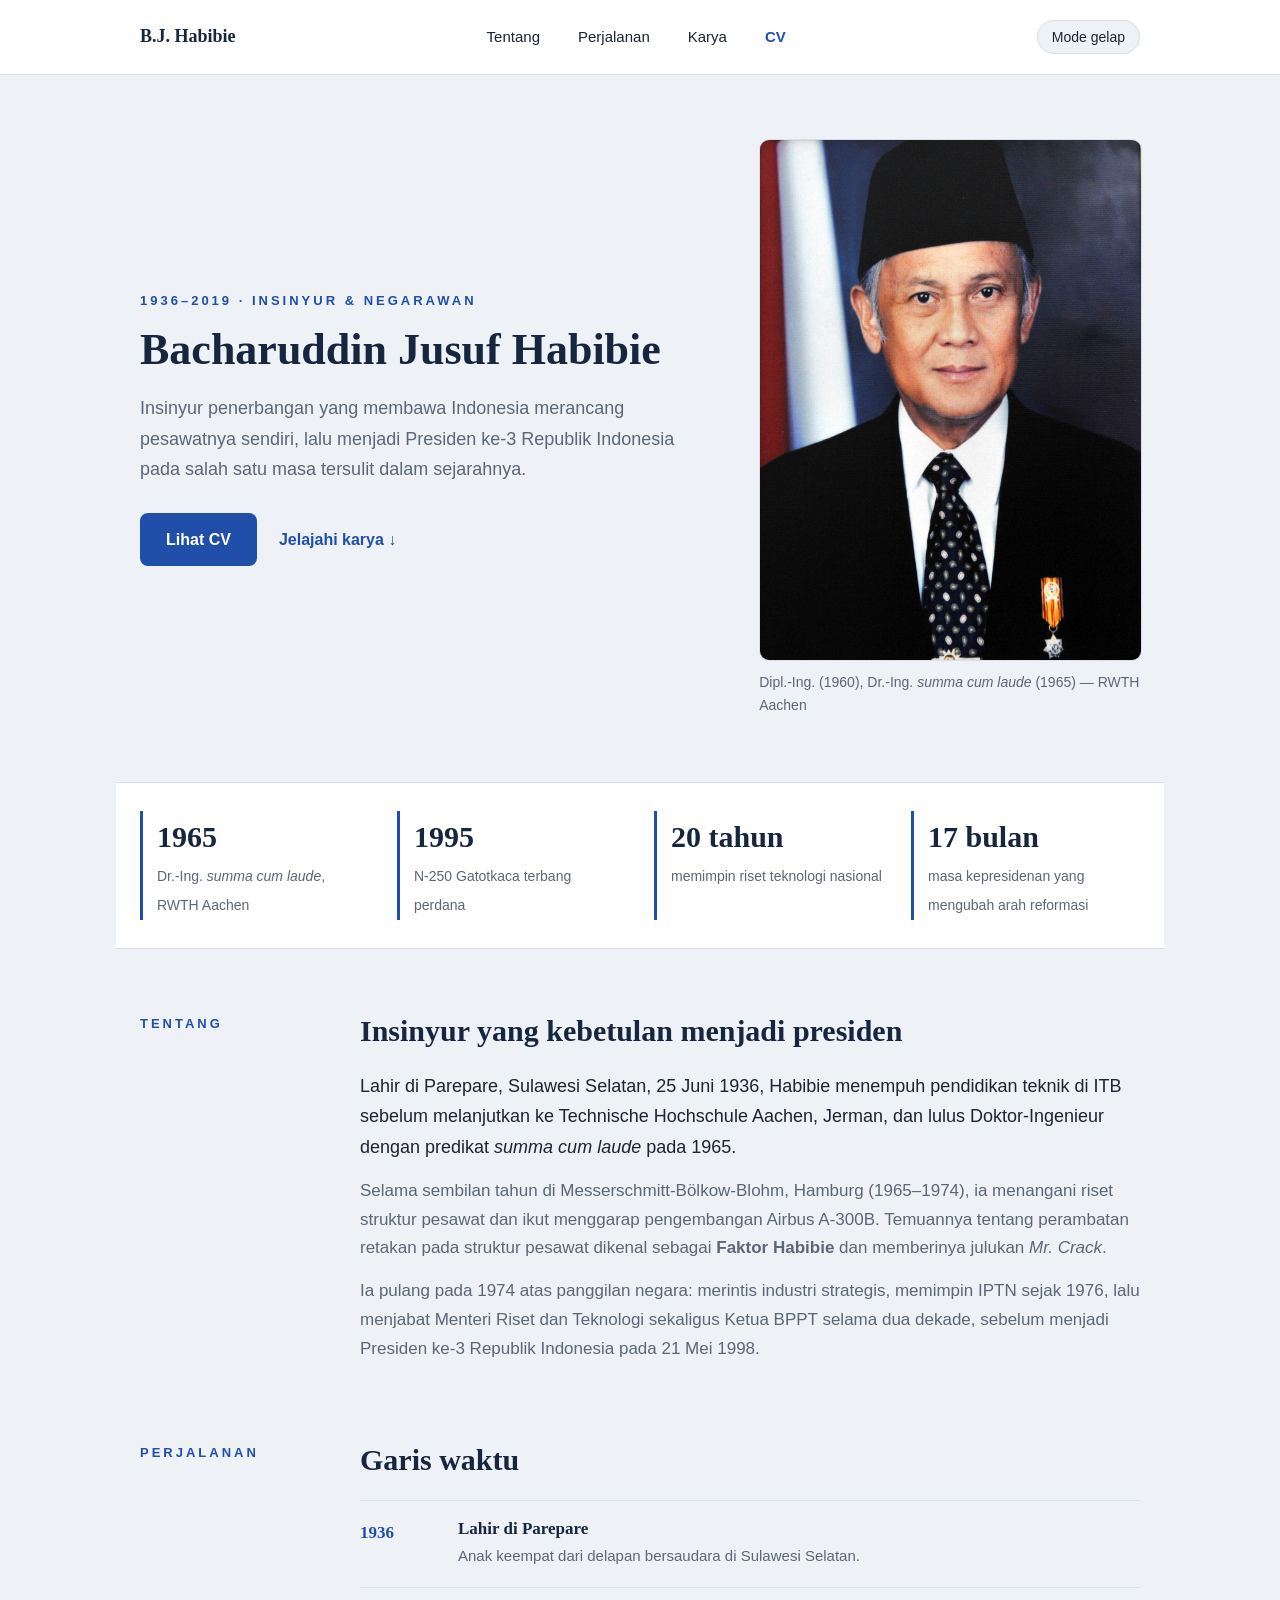
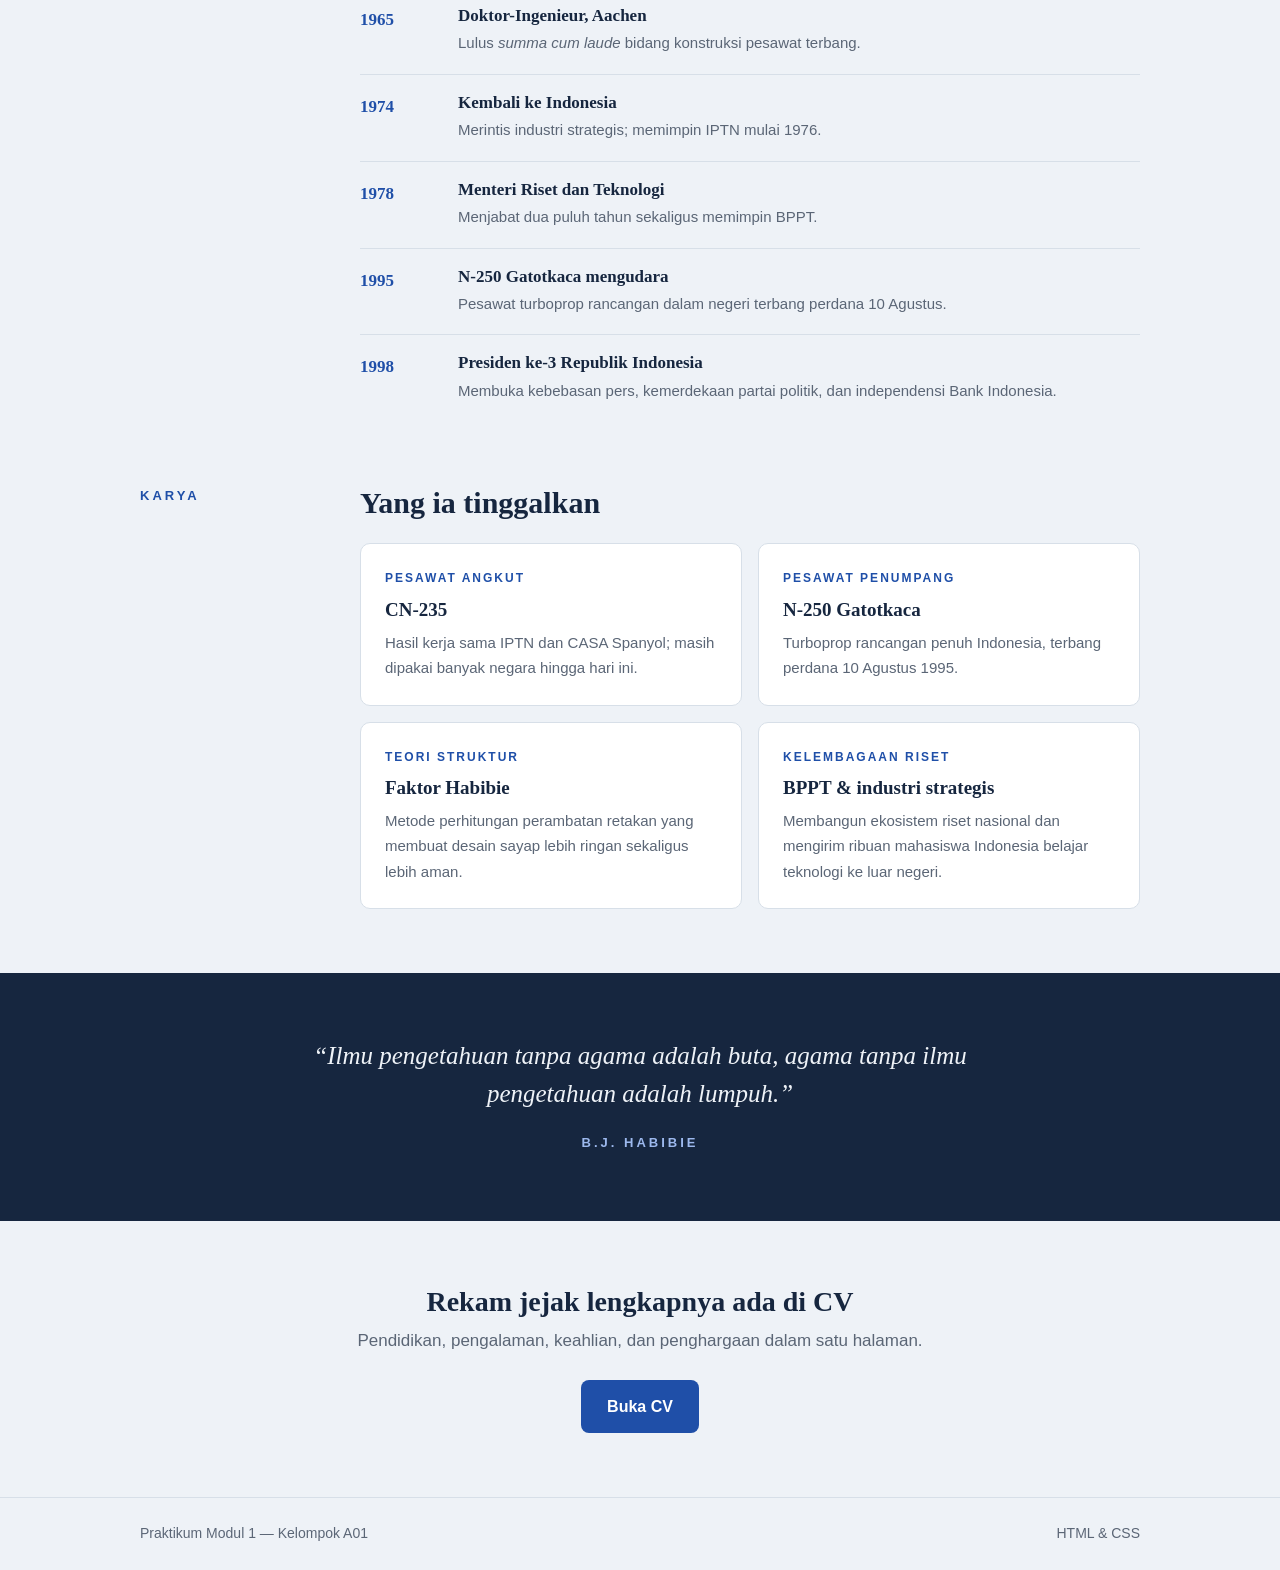
==== commit 57b78a1e: "simplify" ====
--- a/index.html
+++ b/index.html
@@ -65,11 +65,11 @@
                 <span>N-250 Gatotkaca terbang perdana</span>
             </div>
             <div class="stat">
-                <strong>20 thn</strong>
+                <strong>20 tahun</strong>
                 <span>memimpin riset teknologi nasional</span>
             </div>
             <div class="stat">
-                <strong>17 bln</strong>
+                <strong>17 bulan</strong>
                 <span>masa kepresidenan yang mengubah arah reformasi</span>
             </div>
         </section>
@@ -194,7 +194,7 @@
         <!-- KUTIPAN -->
         <section class="kutipan">
             <blockquote>
-                <p>&ldquo;Ilmu pengetahuan tanpa agama buta, agama tanpa ilmu pengetahuan lumpuh.&rdquo;</p>
+                <p>&ldquo;Ilmu pengetahuan tanpa agama adalah buta, agama tanpa ilmu pengetahuan adalah lumpuh.&rdquo;</p>
                 <cite>B.J. Habibie</cite>
             </blockquote>
         </section>
@@ -210,7 +210,7 @@
 
     <footer class="footer">
         <div class="footer-isi">
-            <p>Praktikum Modul 1 &mdash; Pemrograman Web 2026 &middot; Kelompok A01</p>
+            <p>Praktikum Modul 1 &mdash; Kelompok A01</p>
             <p>HTML &amp; CSS</p>
         </div>
     </footer>
